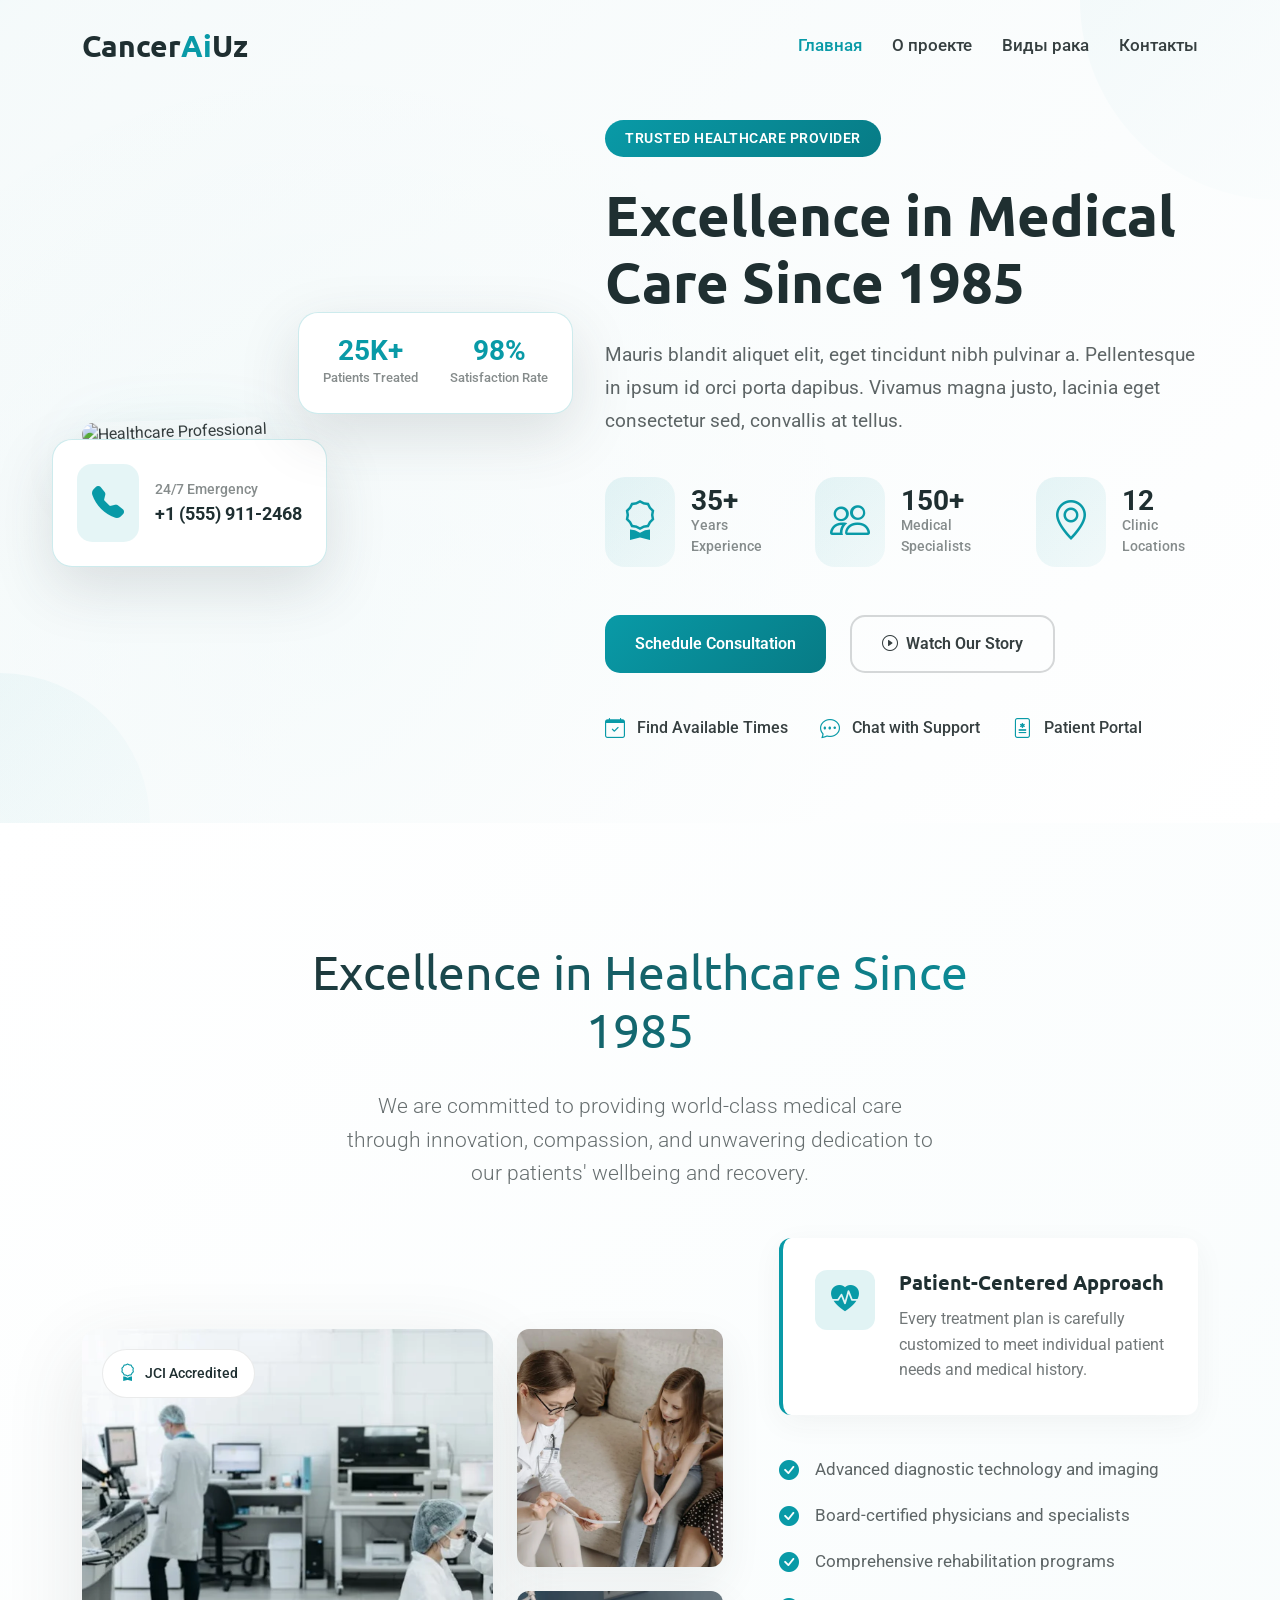
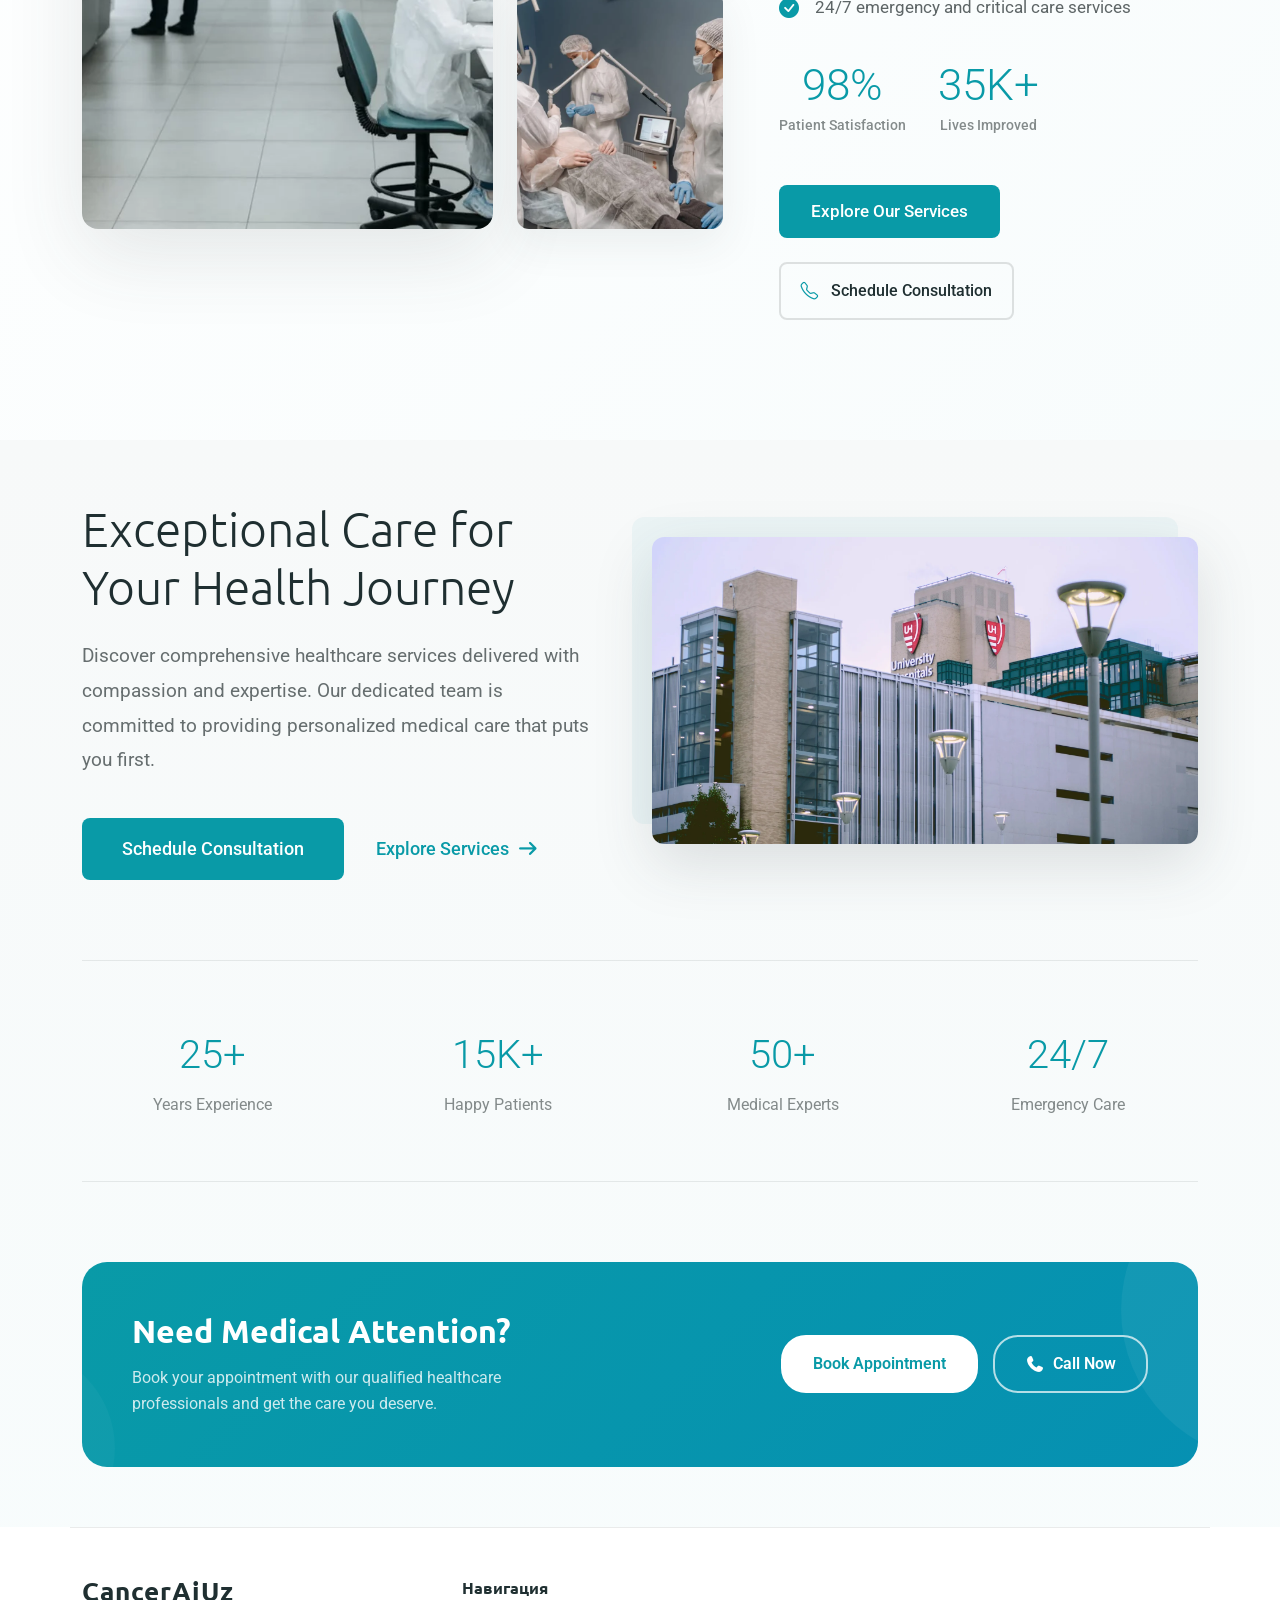
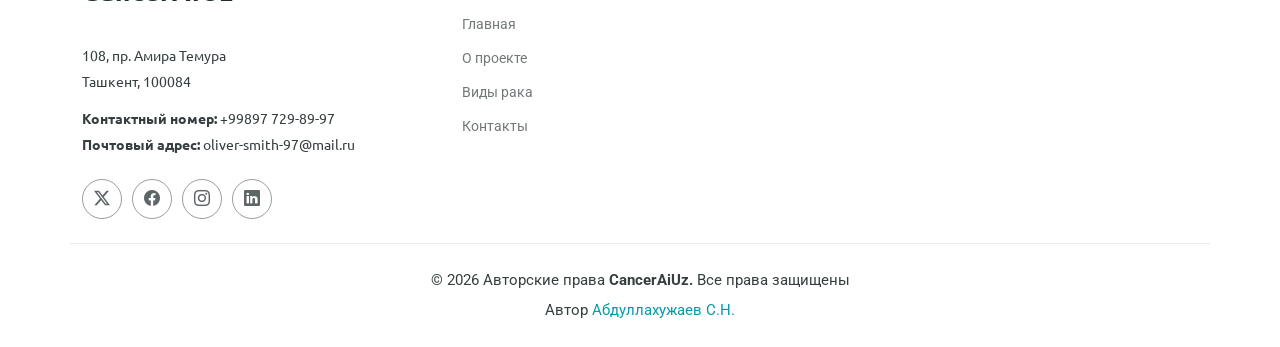
==== pages/index.html @ 2383670b "New project www.cancerai.uz" ====
<!DOCTYPE html>
<html lang="ru">

<head>
  <meta charset="utf-8">
  <meta content="width=device-width, initial-scale=1.0" name="viewport">
  <title>CancerAI — Раннее прогнозирование рака</title>
  <meta name="description" content="">
  <meta name="keywords" content="">

  <!-- Favicons -->
  <link rel="apple-touch-icon" sizes="180x180" href="../assets/favicons/apple-touch-icon.png">
  <link rel="icon" type="image/png" sizes="32x32" href="../assets/favicons/favicon-32x32.png">
  <link rel="icon" type="image/png" sizes="16x16" href="../assets/favicons/favicon-16x16.png">
  <link rel="manifest" href="../assets/favicons/site.webmanifest">

  <!-- Fonts -->
  <link href="https://fonts.googleapis.com" rel="preconnect">
  <link href="https://fonts.gstatic.com" rel="preconnect" crossorigin>
  <link href="https://fonts.googleapis.com/css2?family=Roboto:ital,wght@0,100;0,300;0,400;0,500;0,700;0,900;1,100;1,300;1,400;1,500;1,700;1,900&family=Poppins:ital,wght@0,100;0,200;0,300;0,400;0,500;0,600;0,700;0,800;0,900;1,100;1,200;1,300;1,400;1,500;1,600;1,700;1,800;1,900&family=Ubuntu:ital,wght@0,300;0,400;0,500;0,700;1,300;1,400;1,500;1,700&display=swap" rel="stylesheet">

  <!-- Vendor CSS Files -->
  <link href="../assets/vendor/bootstrap/css/bootstrap.min.css" rel="stylesheet">
  <link href="../assets/vendor/bootstrap-icons/bootstrap-icons.css" rel="stylesheet">
  <link href="../assets/vendor/aos/aos.css" rel="stylesheet">
  <link href="../assets/vendor/glightbox/css/glightbox.min.css" rel="stylesheet">
  <link href="../assets/vendor/fontawesome-free/css/all.min.css" rel="stylesheet">
  <link href="../assets/vendor/swiper/swiper-bundle.min.css" rel="stylesheet">
  
  <!-- header CSS File -->
  <link href="../assets/css/header.css" rel="stylesheet">
  <!-- Main CSS File -->
  <link href="../assets/css/index.css" rel="stylesheet">
  <!-- Footer CSS File -->
  <link href="../assets/css/footer.css" rel="stylesheet">

  <!-- =======================================================
  * Template Name: MediNest
  * Template URL: https://bootstrapmade.com/medinest-bootstrap-hospital-template/
  * Updated: Aug 11 2025 with Bootstrap v5.3.7
  * Author: BootstrapMade.com
  * License: https://bootstrapmade.com/license/
  ======================================================== -->
</head>

<body class="index-page">

  <header id="header" class="header d-flex align-items-center fixed-top">
    <div class="container position-relative d-flex align-items-center justify-content-between">

      <a href="index.html" class="logo d-flex align-items-center me-auto me-xl-0">
        <!-- Uncomment the line below if you also wish to use an image logo -->
        <!-- <img src="assets/img/logo.webp" alt=""> -->
        <h1 class="sitename">Cancer<span>Ai</span>Uz</h1>
      </a>

      <nav id="navmenu" class="navmenu">
        <ul>
          <li><a href="index.html" class="active">Главная</a></li>
          <li><a href="about.html">О проекте</a></li>
          <li><a href="types-of-desiase.html">Виды рака</a></li>  
          <li><a href="contact.html">Контакты</a></li>
        </ul>
        <i class="mobile-nav-toggle d-xl-none bi bi-list"></i>
      </nav>
  
    </div>
  </header>

  <main class="main">

    <!-- Hero Section -->
    <section id="hero" class="hero section">
      <div class="container">
        <div class="row align-items-center">
          <div class="col-lg-5">
            <div class="hero-image" data-aos="fade-right" data-aos-delay="100">
              <img src="../assets/img/health/staff-8.webp" alt="Healthcare Professional" class="img-fluid main-image">
              <div class="floating-card emergency-card" data-aos="fade-up" data-aos-delay="300">
                <div class="card-content">
                  <i class="bi bi-telephone-fill"></i>
                  <div class="text">
                    <span class="label">24/7 Emergency</span>
                    <span class="number">+1 (555) 911-2468</span>
                  </div>
                </div>
              </div>
              <div class="floating-card stats-card" data-aos="fade-up" data-aos-delay="400">
                <div class="stat-item">
                  <span class="number">25K+</span>
                  <span class="label">Patients Treated</span>
                </div>
                <div class="stat-item">
                  <span class="number">98%</span>
                  <span class="label">Satisfaction Rate</span>
                </div>
              </div>
            </div>
          </div>

          <div class="col-lg-7">
            <div class="hero-content" data-aos="fade-left" data-aos-delay="200">
              <div class="badge-container">
                <span class="hero-badge">Trusted Healthcare Provider</span>
              </div>

              <h1 class="hero-title">Excellence in Medical Care Since 1985</h1>
              <p class="hero-description">Mauris blandit aliquet elit, eget tincidunt nibh pulvinar a. Pellentesque in ipsum id orci porta dapibus. Vivamus magna justo, lacinia eget consectetur sed, convallis at tellus.</p>

              <div class="hero-stats">
                <div class="stat-group">
                  <div class="stat">
                    <i class="bi bi-award"></i>
                    <div class="stat-text">
                      <span class="number">35+</span>
                      <span class="label">Years Experience</span>
                    </div>
                  </div>
                  <div class="stat">
                    <i class="bi bi-people"></i>
                    <div class="stat-text">
                      <span class="number">150+</span>
                      <span class="label">Medical Specialists</span>
                    </div>
                  </div>
                  <div class="stat">
                    <i class="bi bi-geo-alt"></i>
                    <div class="stat-text">
                      <span class="number">12</span>
                      <span class="label">Clinic Locations</span>
                    </div>
                  </div>
                </div>
              </div>

              <div class="cta-section">
                <div class="cta-buttons">
                  <a href="#" class="btn btn-primary">Schedule Consultation</a>
                  <a href="https://www.youtube.com/watch?v=Y7f98aduVJ8" class="btn btn-secondary glightbox">
                    <i class="bi bi-play-circle"></i>
                    Watch Our Story
                  </a>
                </div>

                <div class="quick-actions">
                  <a href="#" class="action-link">
                    <i class="bi bi-calendar-check"></i>
                    <span>Find Available Times</span>
                  </a>
                  <a href="#" class="action-link">
                    <i class="bi bi-chat-dots"></i>
                    <span>Chat with Support</span>
                  </a>
                  <a href="#" class="action-link">
                    <i class="bi bi-file-medical"></i>
                    <span>Patient Portal</span>
                  </a>
                </div>
              </div>
            </div>
          </div>
        </div>
      </div>

      <div class="background-elements">
        <div class="bg-shape shape-1"></div>
        <div class="bg-shape shape-2"></div>
        <div class="bg-pattern"></div>
      </div>
    </section><!-- /Hero Section -->

    <!-- Home About Section -->
    <section id="home-about" class="home-about section">

      <div class="container" data-aos="fade-up" data-aos-delay="100">

        <div class="row">
          <div class="col-lg-8 mx-auto text-center mb-5" data-aos="fade-up" data-aos-delay="150">
            <h2 class="section-heading">Excellence in Healthcare Since 1985</h2>
            <p class="lead-description">We are committed to providing world-class medical care through innovation, compassion, and unwavering dedication to our patients' wellbeing and recovery.</p>
          </div>
        </div>

        <div class="row align-items-center gy-5">
          <div class="col-lg-7" data-aos="fade-right" data-aos-delay="200">
            <div class="image-grid">
              <div class="primary-image">
                <img src="../assets/img/health/facilities-6.webp" alt="Modern hospital facility" class="img-fluid">
                <div class="certification-badge">
                  <i class="bi bi-award"></i>
                  <span>JCI Accredited</span>
                </div>
              </div>
              <div class="secondary-images">
                <div class="small-image">
                  <img src="../assets/img/health/consultation-3.webp" alt="Doctor consultation" class="img-fluid">
                </div>
                <div class="small-image">
                  <img src="../assets/img/health/surgery-2.webp" alt="Medical procedure" class="img-fluid">
                </div>
              </div>
            </div>
          </div>

          <div class="col-lg-5" data-aos="fade-left" data-aos-delay="300">
            <div class="content-wrapper">
              <div class="highlight-box">
                <div class="highlight-icon">
                  <i class="bi bi-heart-pulse-fill"></i>
                </div>
                <div class="highlight-content">
                  <h4>Patient-Centered Approach</h4>
                  <p>Every treatment plan is carefully customized to meet individual patient needs and medical history.</p>
                </div>
              </div>

              <div class="feature-list">
                <div class="feature-item">
                  <div class="feature-icon">
                    <i class="bi bi-check-circle-fill"></i>
                  </div>
                  <div class="feature-text">Advanced diagnostic technology and imaging</div>
                </div>
                <div class="feature-item">
                  <div class="feature-icon">
                    <i class="bi bi-check-circle-fill"></i>
                  </div>
                  <div class="feature-text">Board-certified physicians and specialists</div>
                </div>
                <div class="feature-item">
                  <div class="feature-icon">
                    <i class="bi bi-check-circle-fill"></i>
                  </div>
                  <div class="feature-text">Comprehensive rehabilitation programs</div>
                </div>
                <div class="feature-item">
                  <div class="feature-icon">
                    <i class="bi bi-check-circle-fill"></i>
                  </div>
                  <div class="feature-text">24/7 emergency and critical care services</div>
                </div>
              </div>

              <div class="metrics-row">
                <div class="metric-box">
                  <div class="metric-number">
                    <span class="purecounter" data-purecounter-start="0" data-purecounter-end="98" data-purecounter-duration="0">98</span>%
                  </div>
                  <div class="metric-label">Patient Satisfaction</div>
                </div>
                <div class="metric-box">
                  <div class="metric-number">
                    <span class="purecounter" data-purecounter-start="0" data-purecounter-end="35" data-purecounter-duration="0">35</span>K+
                  </div>
                  <div class="metric-label">Lives Improved</div>
                </div>
              </div>

              <div class="action-buttons">
                <a href="about.html" class="btn-explore">Explore Our Services</a>
                <a href="contact.html" class="btn-contact">
                  <i class="bi bi-telephone"></i>
                  Schedule Consultation
                </a>
              </div>
            </div>
          </div>
        </div>

      </div>

    </section><!-- /Home About Section -->




    <!-- Call To Action Section -->
    <section id="call-to-action" class="call-to-action section light-background">

      <div class="container" data-aos="fade-up" data-aos-delay="100">

        <div class="hero-content" data-aos="fade-up" data-aos-delay="200">
          <div class="row align-items-center">
            <div class="col-lg-6">
              <div class="content-wrapper">
                <h2>Exceptional Care for Your Health Journey</h2>
                <p>Discover comprehensive healthcare services delivered with compassion and expertise. Our dedicated team is committed to providing personalized medical care that puts you first.</p>

                <div class="action-buttons">
                  <a href="appointment.html" class="primary-btn">Schedule Consultation</a>
                  <a href="services.html" class="secondary-link">
                    <span>Explore Services</span>
                    <i class="fas fa-arrow-right"></i>
                  </a>
                </div>
              </div>
            </div>
            <div class="col-lg-6">
              <div class="hero-image" data-aos="zoom-in" data-aos-delay="300">
                <img src="../assets/img/health/showcase-2.webp" alt="Healthcare Excellence" class="img-fluid">
              </div>
            </div>
          </div>
        </div>

        <div class="stats-section" data-aos="fade-up" data-aos-delay="400">
          <div class="row">
            <div class="col-lg-3 col-md-6">
              <div class="stat-item">
                <div class="stat-number">25+</div>
                <div class="stat-label">Years Experience</div>
              </div>
            </div>
            <div class="col-lg-3 col-md-6">
              <div class="stat-item">
                <div class="stat-number">15K+</div>
                <div class="stat-label">Happy Patients</div>
              </div>
            </div>
            <div class="col-lg-3 col-md-6">
              <div class="stat-item">
                <div class="stat-number">50+</div>
                <div class="stat-label">Medical Experts</div>
              </div>
            </div>
            <div class="col-lg-3 col-md-6">
              <div class="stat-item">
                <div class="stat-number">24/7</div>
                <div class="stat-label">Emergency Care</div>
              </div>
            </div>
          </div>
        </div>

        <div class="appointment-banner" data-aos="fade-up" data-aos-delay="900">
          <div class="banner-content">
            <div class="banner-text">
              <h3>Need Medical Attention?</h3>
              <p>Book your appointment with our qualified healthcare professionals and get the care you deserve.</p>
            </div>
            <div class="banner-actions">
              <a href="appointment.html" class="btn-primary">Book Appointment</a>
              <a href="tel:+15551234567" class="btn-secondary">
                <i class="fas fa-phone"></i>
                Call Now
              </a>
            </div>
          </div>
        </div>

      </div>

    </section><!-- /Call To Action Section -->

  </main>

  <footer id="footer" class="footer position-relative">

    <div class="container footer-top">
      <div class="row gy-4">
        <div class="col-lg-4 col-md-6 footer-about">
          <a href="index.html" class="logo d-flex align-items-center">
            <span class="sitename">CancerAiUz</span>
          </a>
          <div class="footer-contact pt-3">
            <p>108, пр. Амира Темура</p>
            <p>Ташкент, 100084</p>
            <p class="mt-3"><strong>Контактный номер:</strong> <span>+99897 729-89-97</span></p>
            <p><strong>Почтовый адрес:</strong> <span>oliver-smith-97@mail.ru</span></p>
          </div>
          <div class="social-links d-flex mt-4">
            <a href=""><i class="bi bi-twitter-x"></i></a>
            <a href=""><i class="bi bi-facebook"></i></a>
            <a href=""><i class="bi bi-instagram"></i></a>
            <a href=""><i class="bi bi-linkedin"></i></a>
          </div>
        </div>

        <div class="col-lg-2 col-md-3 footer-links">
          <h4>Навигация</h4>
          <ul>
            <li><a href="index.html">Главная</a></li>
            <li><a href="about.html">О проекте</a></li>
            <li><a href="types-of-desiase.html">Виды рака</a></li>
            <li><a href="contact.html">Контакты</a></li>
          </ul>
        </div>

      </div>
    </div>

    <div class="container copyright text-center mt-4">
      <p>© 2026 <span>Авторские права</span> <strong>CancerAiUz.</strong>&nbsp;<span>Все права защищены</span></p>
      <div class="credits">
        <!-- All the links in the footer should remain intact. -->
        <!-- You can delete the links only if you've purchased the pro version. -->
        <!-- Licensing information: https://bootstrapmade.com/license/ -->
        <!-- Purchase the pro version with working PHP/AJAX contact form: [buy-url] -->
        Автор <a href="https://t.me/saidislombek15/" target="_blank">Абдуллахужаев С.Н.</a>
      </div>
    </div>

  </footer>

  <!-- Scroll Top -->
  <a href="#" id="scroll-top" class="scroll-top d-flex align-items-center justify-content-center"><i class="bi bi-arrow-up-short"></i></a>

  <!-- Preloader -->
  <div id="preloader"></div>

  <!-- Vendor JS Files -->
  <script src="../assets/vendor/bootstrap/js/bootstrap.bundle.min.js"></script>
  <script src="../assets/vendor/php-email-form/validate.js"></script>
  <script src="../assets/vendor/aos/aos.js"></script>
  <script src="../assets/vendor/glightbox/js/glightbox.min.js"></script>
  <script src="../assets/vendor/purecounter/purecounter_vanilla.js"></script>
  <script src="../assets/vendor/imagesloaded/imagesloaded.pkgd.min.js"></script>
  <script src="../assets/vendor/isotope-layout/isotope.pkgd.min.js"></script>
  <script src="../assets/vendor/swiper/swiper-bundle.min.js"></script>

  <!-- Main JS File -->
  <script src="../assets/js/main.js"></script>

</body>
</html>
---- assets/css/header.css ----
@charset "UTF-8";

/* Fonts */
:root {
  --default-font: "Roboto",  system-ui, -apple-system, "Segoe UI", Roboto, "Helvetica Neue", Arial, "Noto Sans", "Liberation Sans", sans-serif, "Apple Color Emoji", "Segoe UI Emoji", "Segoe UI Symbol", "Noto Color Emoji";
  --heading-font: "Ubuntu",  sans-serif;
  --nav-font: "Roboto",  sans-serif;
}

/* Global Colors - The following color variables are used throughout the website. Updating them here will change the color scheme of the entire website */
:root { 
  --background-color: #ffffff; /* Background color for the entire website, including individual sections */
  --default-color: #363f40; /* Default color used for the majority of the text content across the entire website */
  --heading-color: #1f2f31; /* Color for headings, subheadings and title throughout the website */
  --accent-color: #099aa7; 
  /* Accent color that represents your brand on the website. It's used for buttons, links, and other elements that need to stand out */
  /* --accent-color: #ffc0cb;  */
  /* Accent color that represents your brand on the website. It's used for buttons, links, and other elements that need to stand out */
  --surface-color: #ffffff; /* The surface color is used as a background of boxed elements within sections, such as cards, icon boxes, or other elements that require a visual separation from the global background. */
  --contrast-color: #ffffff; /* Contrast color for text, ensuring readability against backgrounds of accent, heading, or default colors. */
}

/* Nav Menu Colors - The following color variables are used specifically for the navigation menu. They are separate from the global colors to allow for more customization options */
:root {
  --nav-color: #363f40;  /* The default color of the main navmenu links */
  --nav-hover-color: #099aa7; 
  /* Applied to main navmenu links when they are hovered over or active */
  /* --nav-hover-color: #ffc0cb;  */
  --nav-mobile-background-color: #ffffff; /* Used as the background color for mobile navigation menu */
  --nav-dropdown-background-color: #ffffff; /* Used as the background color for dropdown items that appear when hovering over primary navigation items */
  --nav-dropdown-color: #363f40; /* Used for navigation links of the dropdown items in the navigation menu. */
  --nav-dropdown-hover-color: #099aa7; /* Similar to --nav-hover-color, this color is applied to dropdown navigation links when they are hovered over. */
}

/* Color Presets - These classes override global colors when applied to any section or element, providing reuse of the sam color scheme. */

.light-background {
  --background-color: #f7f9f9;
  --surface-color: #ffffff;
}

.dark-background {
  --background-color: #021418;
  --default-color: #ffffff;
  --heading-color: #ffffff;
  --surface-color: #11262a;
  --contrast-color: #ffffff;
}

/* Smooth scroll */
:root {
  scroll-behavior: smooth;
}

/*--------------------------------------------------------------
# General Styling & Shared Classes
--------------------------------------------------------------*/
body {
  color: var(--default-color);
  background-color: var(--background-color);
  font-family: var(--default-font);
}

a {
  color: var(--accent-color);
  text-decoration: none;
  transition: 0.3s;
}

a:hover {
  color: color-mix(in srgb, var(--accent-color), transparent 25%);
  text-decoration: none;
}

h1,
h2,
h3,
h4,
h5,
h6 {
  color: var(--heading-color);
  font-family: var(--heading-font);
}

/* PHP Email Form Messages
------------------------------*/
.php-email-form .error-message {
  display: none;
  background: #df1529;
  color: #ffffff;
  text-align: left;
  padding: 15px;
  margin-bottom: 24px;
  font-weight: 600;
}

.php-email-form .sent-message {
  display: none;
  color: #ffffff;
  background: #059652;
  text-align: center;
  padding: 15px;
  margin-bottom: 24px;
  font-weight: 600;
}

.php-email-form .loading {
  display: none;
  background: var(--surface-color);
  text-align: center;
  padding: 15px;
  margin-bottom: 24px;
}

.php-email-form .loading:before {
  content: "";
  display: inline-block;
  border-radius: 50%;
  width: 24px;
  height: 24px;
  margin: 0 10px -6px 0;
  border: 3px solid var(--accent-color);
  border-top-color: var(--surface-color);
  animation: php-email-form-loading 1s linear infinite;
}

@keyframes php-email-form-loading {
  0% {
    transform: rotate(0deg);
  }

  100% {
    transform: rotate(360deg);
  }
}

/*--------------------------------------------------------------
# Global Header
--------------------------------------------------------------*/
.header {
  --background-color: rgba(255, 255, 255, 0);
  color: var(--default-color);
  background-color: var(--background-color);
  padding: 15px 0;
  transition: all 0.5s;
  z-index: 997;
}

.header .logo {
  line-height: 1;
}

.header .logo img {
  max-height: 36px;
  margin-right: 8px;
}

.header .logo h1 {
  font-size: 30px;
  margin: 0;
  font-weight: 700;
  color: var(--heading-color);
}

.header .logo h1 span {
  color: var(--accent-color);
}

.header .btn-getstarted,
.header .btn-getstarted:focus {
  color: var(--contrast-color);
  background: var(--accent-color);
  font-size: 14px;
  padding: 8px 26px;
  margin: 0;
  border-radius: 4px;
  transition: 0.3s;
}

.header .btn-getstarted:hover,
.header .btn-getstarted:focus:hover {
  color: var(--contrast-color);
  background: color-mix(in srgb, var(--accent-color), transparent 15%);
}

@media (max-width: 1200px) {
  .header .logo {
    order: 1;
  }

  .header .btn-getstarted {
    order: 2;
    margin: 0 15px 0 0;
    padding: 6px 20px;
  }

  .header .navmenu {
    order: 3;
  }
}

.scrolled .header {
  box-shadow: 0px 0 18px rgba(0, 0, 0, 0.1);
}

/* Global Header on Scroll
------------------------------*/
.scrolled .header {
  --background-color: #ffffff;
}

/*--------------------------------------------------------------
# Navigation Menu
--------------------------------------------------------------*/
/* Navmenu - Desktop */
@media (min-width: 1200px) {
  .navmenu {
    padding: 0;
  }

  .navmenu ul {
    margin: 0;
    padding: 0;
    display: flex;
    list-style: none;
    align-items: center;
  }

  .navmenu li {
    position: relative;
  }

  .navmenu a,
  .navmenu a:focus {
    color: var(--nav-color);
    padding: 18px 15px;
    font-size: 17px;
    font-family: var(--nav-font);
    font-weight: 500;
    display: flex;
    align-items: center;
    justify-content: space-between;
    white-space: nowrap;
    transition: 0.3s;
  }

  .navmenu a i,
  .navmenu a:focus i {
    font-size: 12px;
    line-height: 0;
    margin-left: 5px;
    transition: 0.3s;
  }

  .navmenu li:last-child a {
    padding-right: 0;
  }

  .navmenu li:hover>a,
  .navmenu .active,
  .navmenu .active:focus {
    color: var(--nav-hover-color);
  }

  .navmenu .dropdown ul {
    margin: 0;
    padding: 10px 0;
    background: var(--nav-dropdown-background-color);
    display: block;
    position: absolute;
    visibility: hidden;
    left: 14px;
    top: 130%;
    opacity: 0;
    transition: 0.3s;
    border-radius: 4px;
    z-index: 99;
    box-shadow: 0px 0px 30px rgba(0, 0, 0, 0.1);
  }

  .navmenu .dropdown ul li {
    min-width: 200px;
  }

  .navmenu .dropdown ul a {
    padding: 10px 20px;
    font-size: 15px;
    text-transform: none;
    color: var(--nav-dropdown-color);
  }

  .navmenu .dropdown ul a i {
    font-size: 12px;
  }

  .navmenu .dropdown ul a:hover,
  .navmenu .dropdown ul .active:hover,
  .navmenu .dropdown ul li:hover>a {
    color: var(--nav-dropdown-hover-color);
  }

  .navmenu .dropdown:hover>ul {
    opacity: 1;
    top: 100%;
    visibility: visible;
  }

  .navmenu .dropdown .dropdown ul {
    top: 0;
    left: -90%;
    visibility: hidden;
  }

  .navmenu .dropdown .dropdown:hover>ul {
    opacity: 1;
    top: 0;
    left: -100%;
    visibility: visible;
  }
}

/* Navmenu - Mobile */
@media (max-width: 1199px) {
  .mobile-nav-toggle {
    color: var(--nav-color);
    font-size: 28px;
    line-height: 0;
    margin-right: 10px;
    cursor: pointer;
    transition: color 0.3s;
  }

  .navmenu {
    padding: 0;
    z-index: 9997;
  }

  .navmenu ul {
    display: none;
    list-style: none;
    position: absolute;
    inset: 60px 20px 20px 20px;
    padding: 10px 0;
    margin: 0;
    border-radius: 6px;
    background-color: var(--nav-mobile-background-color);
    overflow-y: auto;
    transition: 0.3s;
    z-index: 9998;
    box-shadow: 0px 0px 30px rgba(0, 0, 0, 0.1);
  }

  .navmenu a,
  .navmenu a:focus {
    color: var(--nav-dropdown-color);
    padding: 10px 20px;
    font-family: var(--nav-font);
    font-size: 17px;
    font-weight: 500;
    display: flex;
    align-items: center;
    justify-content: space-between;
    white-space: nowrap;
    transition: 0.3s;
  }

  .navmenu a i,
  .navmenu a:focus i {
    font-size: 12px;
    line-height: 0;
    margin-left: 5px;
    width: 30px;
    height: 30px;
    display: flex;
    align-items: center;
    justify-content: center;
    border-radius: 50%;
    transition: 0.3s;
    background-color: color-mix(in srgb, var(--accent-color), transparent 90%);
  }

  .navmenu a i:hover,
  .navmenu a:focus i:hover {
    background-color: var(--accent-color);
    color: var(--contrast-color);
  }

  .navmenu a:hover,
  .navmenu .active,
  .navmenu .active:focus {
    color: var(--nav-dropdown-hover-color);
  }

  .navmenu .active i,
  .navmenu .active:focus i {
    background-color: var(--accent-color);
    color: var(--contrast-color);
    transform: rotate(180deg);
  }

  .navmenu .dropdown ul {
    position: static;
    display: none;
    z-index: 99;
    padding: 10px 0;
    margin: 10px 20px;
    background-color: var(--nav-dropdown-background-color);
    border: 1px solid color-mix(in srgb, var(--default-color), transparent 90%);
    box-shadow: none;
    transition: all 0.5s ease-in-out;
  }

  .navmenu .dropdown ul ul {
    background-color: rgba(33, 37, 41, 0.1);
  }

  .navmenu .dropdown>.dropdown-active {
    display: block;
    background-color: rgba(33, 37, 41, 0.03);
  }

  .mobile-nav-active {
    overflow: hidden;
  }

  .mobile-nav-active .mobile-nav-toggle {
    color: #fff;
    position: absolute;
    font-size: 32px;
    top: 15px;
    right: 15px;
    margin-right: 0;
    z-index: 9999;
  }

  .mobile-nav-active .navmenu {
    position: fixed;
    overflow: hidden;
    inset: 0;
    background: rgba(33, 37, 41, 0.8);
    transition: 0.3s;
  }

  .mobile-nav-active .navmenu>ul {
    display: block;
  }
}

/*--------------------------------------------------------------
# Preloader
--------------------------------------------------------------*/
#preloader {
  position: fixed;
  inset: 0;
  z-index: 9999;
  overflow: hidden;
  background-color: var(--background-color);
  transition: all 0.6s ease-out;
  width: 100%;
  height: 100vh;
}

#preloader:before,
#preloader:after {
  content: "";
  position: absolute;
  border: 4px solid var(--accent-color);
  border-radius: 50%;
  animation: animate-preloader 2s cubic-bezier(0, 0.2, 0.8, 1) infinite;
}

#preloader:after {
  animation-delay: -0.5s;
}

@keyframes animate-preloader {
  0% {
    width: 10px;
    height: 10px;
    top: calc(50% - 5px);
    left: calc(50% - 5px);
    opacity: 1;
  }

  100% {
    width: 72px;
    height: 72px;
    top: calc(50% - 36px);
    left: calc(50% - 36px);
    opacity: 0;
  }
}

/*--------------------------------------------------------------
# Scroll Top Button
--------------------------------------------------------------*/
.scroll-top {
  position: fixed;
  visibility: hidden;
  opacity: 0;
  right: 15px;
  bottom: -15px;
  z-index: 99999;
  background-color: var(--accent-color);
  width: 44px;
  height: 44px;
  border-radius: 50px;
  transition: all 0.4s;
}

.scroll-top i {
  font-size: 24px;
  color: var(--contrast-color);
  line-height: 0;
}

.scroll-top:hover {
  background-color: color-mix(in srgb, var(--accent-color), transparent 20%);
  color: var(--contrast-color);
}

.scroll-top.active {
  visibility: visible;
  opacity: 1;
  bottom: 15px;
}

/*--------------------------------------------------------------
# Disable aos animation delay on mobile devices
--------------------------------------------------------------*/
@media screen and (max-width: 768px) {
  [data-aos-delay] {
    transition-delay: 0 !important;
  }
}

/*--------------------------------------------------------------
# Global Page Titles & Breadcrumbs
--------------------------------------------------------------*/
.page-title {
  color: var(--default-color);
  background-color: var(--background-color);
  position: relative;
  padding-top: 100px;
}

.page-title .heading {
  padding: 80px 0;
}

.page-title .heading h1 {
  font-size: 38px;
  font-weight: 500;
}

.page-title nav {
  background-color: color-mix(in srgb, var(--default-color), transparent 96%);
  padding: 20px 0;
}

.page-title nav ol {
  display: flex;
  flex-wrap: wrap;
  list-style: none;
  padding: 0;
  margin: 0;
  font-size: 16px;
  font-weight: 400;
}

.page-title nav ol li+li {
  padding-left: 10px;
}

.page-title nav ol li+li::before {
  content: "/";
  display: inline-block;
  padding-right: 10px;
  color: color-mix(in srgb, var(--default-color), transparent 70%);
}

/*--------------------------------------------------------------
# Global Sections
--------------------------------------------------------------*/
section,
.section {
  color: var(--default-color);
  background-color: var(--background-color);
  padding: 60px 0;
  scroll-margin-top: 90px;
  overflow: clip;
}

@media (max-width: 1199px) {

  section,
  .section {
    scroll-margin-top: 66px;
  }
}

/*--------------------------------------------------------------
# Global Section Titles
--------------------------------------------------------------*/
.section-title {
  text-align: center;
  padding-bottom: 60px;
  position: relative;
}

.section-title h2 {
  font-size: 32px;
  font-weight: 500;
  margin-bottom: 20px;
  padding-bottom: 20px;
  position: relative;
}

.section-title h2:before {
  content: "";
  position: absolute;
  display: block;
  width: 160px;
  height: 1px;
  background: color-mix(in srgb, var(--default-color), transparent 60%);
  left: 0;
  right: 0;
  bottom: 1px;
  margin: auto;
}

.section-title h2::after {
  content: "";
  position: absolute;
  display: block;
  width: 60px;
  height: 3px;
  background: var(--accent-color);
  left: 0;
  right: 0;
  bottom: 0;
  margin: auto;
}

.section-title p {
  margin-bottom: 0;
}
---- assets/css/index.css ----
/* --------------------------------------------------------------
   Hero Section (из шаблона, без других страниц)
-------------------------------------------------------------- */
/*--------------------------------------------------------------
# Hero Section
--------------------------------------------------------------*/
.hero {
  padding-top: 120px;
  position: relative;
  background: linear-gradient(135deg, color-mix(in srgb, var(--accent-color), transparent 95%) 0%, color-mix(in srgb, var(--surface-color), transparent 0%) 100%);
  overflow: hidden;
  padding-bottom: 80px;
  min-height: 80vh;
  display: flex;
  align-items: center;
}

.hero .hero-image {
  position: relative;
}

.hero .hero-image .main-image {
  border-radius: 30px;
  box-shadow: 0 30px 80px color-mix(in srgb, var(--accent-color), transparent 80%);
  transform: rotate(-2deg);
  transition: all 0.3s ease;
}

.hero .hero-image .main-image:hover {
  transform: rotate(0deg) scale(1.02);
}

.hero .hero-image .floating-card {
  position: absolute;
  background-color: var(--surface-color);
  border-radius: 20px;
  padding: 1.5rem;
  box-shadow: 0 20px 60px color-mix(in srgb, var(--default-color), transparent 85%);
  backdrop-filter: blur(20px);
  border: 1px solid color-mix(in srgb, var(--accent-color), transparent 80%);
}

.hero .hero-image .floating-card.emergency-card {
  top: 20px;
  left: -30px;
  z-index: 3;
}

.hero .hero-image .floating-card.emergency-card .card-content {
  display: flex;
  align-items: center;
  gap: 1rem;
}

.hero .hero-image .floating-card.emergency-card .card-content i {
  font-size: 2rem;
  color: var(--accent-color);
  padding: 15px;
  background-color: color-mix(in srgb, var(--accent-color), transparent 90%);
  border-radius: 15px;
}

.hero .hero-image .floating-card.emergency-card .card-content .text {
  display: flex;
  flex-direction: column;
}

.hero .hero-image .floating-card.emergency-card .card-content .text .label {
  font-size: 0.875rem;
  color: color-mix(in srgb, var(--default-color), transparent 40%);
  font-weight: 500;
}

.hero .hero-image .floating-card.emergency-card .card-content .text .number {
  font-size: 1.125rem;
  font-weight: 700;
  color: var(--heading-color);
}

.hero .hero-image .floating-card.stats-card {
  bottom: 30px;
  right: -40px;
  z-index: 3;
  display: flex;
  gap: 2rem;
}

.hero .hero-image .floating-card.stats-card .stat-item {
  text-align: center;
}

.hero .hero-image .floating-card.stats-card .stat-item .number {
  display: block;
  font-size: 1.75rem;
  font-weight: 700;
  color: var(--accent-color);
  line-height: 1;
}

.hero .hero-image .floating-card.stats-card .stat-item .label {
  font-size: 0.8rem;
  color: color-mix(in srgb, var(--default-color), transparent 40%);
  font-weight: 500;
}

@media (max-width: 992px) {
  .hero .hero-image {
    margin-bottom: 3rem;
  }

  .hero .hero-image .floating-card {
    position: static;
    margin: 1rem 0;
    transform: none;
  }

  .hero .hero-image .floating-card.stats-card {
    justify-content: center;
  }
}

.hero .hero-content {
  padding-left: 3rem;
}

@media (max-width: 992px) {
  .hero .hero-content {
    padding-left: 0;
  }
}

.hero .hero-content .badge-container {
  margin-bottom: 1.5rem;
}

.hero .hero-content .badge-container .hero-badge {
  display: inline-block;
  background: linear-gradient(135deg, var(--accent-color), color-mix(in srgb, var(--accent-color), black 20%));
  color: var(--contrast-color);
  padding: 8px 20px;
  border-radius: 25px;
  font-size: 0.875rem;
  font-weight: 600;
  text-transform: uppercase;
  letter-spacing: 0.5px;
}

.hero .hero-content .hero-title {
  font-size: 3.5rem;
  font-weight: 800;
  line-height: 1.2;
  margin-bottom: 1.5rem;
  color: var(--heading-color);
}

@media (max-width: 992px) {
  .hero .hero-content .hero-title {
    font-size: 2.8rem;
  }
}

@media (max-width: 768px) {
  .hero .hero-content .hero-title {
    font-size: 2.2rem;
  }
}

.hero .hero-content .hero-description {
  font-size: 1.2rem;
  line-height: 1.7;
  color: color-mix(in srgb, var(--default-color), transparent 20%);
  margin-bottom: 2.5rem;
}

@media (max-width: 768px) {
  .hero .hero-content .hero-description {
    font-size: 1.1rem;
  }
}

.hero .hero-stats {
  margin-bottom: 3rem;
}

.hero .hero-stats .stat-group {
  display: flex;
  gap: 2.5rem;
}

@media (max-width: 768px) {
  .hero .hero-stats .stat-group {
    flex-direction: column;
    gap: 1.5rem;
  }
}

.hero .hero-stats .stat-group .stat {
  display: flex;
  align-items: center;
  gap: 1rem;
}

.hero .hero-stats .stat-group .stat i {
  font-size: 2.5rem;
  color: var(--accent-color);
  padding: 15px;
  background: linear-gradient(135deg, color-mix(in srgb, var(--accent-color), transparent 90%) 0%, color-mix(in srgb, var(--accent-color), transparent 95%) 100%);
  border-radius: 20px;
}

.hero .hero-stats .stat-group .stat .stat-text {
  display: flex;
  flex-direction: column;
}

.hero .hero-stats .stat-group .stat .stat-text .number {
  font-size: 1.75rem;
  font-weight: 700;
  color: var(--heading-color);
  line-height: 1;
}

.hero .hero-stats .stat-group .stat .stat-text .label {
  font-size: 0.9rem;
  color: color-mix(in srgb, var(--default-color), transparent 40%);
  font-weight: 500;
}

.hero .cta-section .cta-buttons {
  display: flex;
  gap: 1.5rem;
  margin-bottom: 2.5rem;
}

@media (max-width: 576px) {
  .hero .cta-section .cta-buttons {
    flex-direction: column;
  }
}

.hero .cta-section .cta-buttons .btn {
  padding: 15px 30px;
  font-size: 1rem;
  font-weight: 600;
  border-radius: 15px;
  transition: all 0.3s ease;
  text-decoration: none;
  display: inline-flex;
  align-items: center;
  gap: 0.5rem;
}

.hero .cta-section .cta-buttons .btn.btn-primary {
  background: linear-gradient(135deg, var(--accent-color), color-mix(in srgb, var(--accent-color), black 20%));
  border: none;
  color: var(--contrast-color);
}

.hero .cta-section .cta-buttons .btn.btn-primary:hover {
  transform: translateY(-3px);
  box-shadow: 0 15px 40px color-mix(in srgb, var(--accent-color), transparent 60%);
}

.hero .cta-section .cta-buttons .btn.btn-secondary {
  background-color: transparent;
  border: 2px solid color-mix(in srgb, var(--default-color), transparent 80%);
  color: var(--default-color);
}

.hero .cta-section .cta-buttons .btn.btn-secondary:hover {
  background-color: var(--accent-color);
  border-color: var(--accent-color);
  color: var(--contrast-color);
}

.hero .cta-section .quick-actions {
  display: flex;
  gap: 2rem;
}

@media (max-width: 768px) {
  .hero .cta-section .quick-actions {
    flex-direction: column;
    gap: 1rem;
  }
}

.hero .cta-section .quick-actions .action-link {
  display: flex;
  align-items: center;
  gap: 0.75rem;
  color: var(--default-color);
  text-decoration: none;
  transition: all 0.3s ease;
  font-weight: 500;
}

.hero .cta-section .quick-actions .action-link i {
  font-size: 1.25rem;
  color: var(--accent-color);
}

.hero .cta-section .quick-actions .action-link:hover {
  color: var(--accent-color);
  transform: translateX(5px);
}

.hero .background-elements {
  position: absolute;
  top: 0;
  left: 0;
  width: 100%;
  height: 100%;
  pointer-events: none;
  z-index: -1;
}

.hero .background-elements .bg-shape {
  position: absolute;
  border-radius: 50%;
  background: linear-gradient(135deg, color-mix(in srgb, var(--accent-color), transparent 92%) 0%, color-mix(in srgb, var(--accent-color), transparent 98%) 100%);
}

.hero .background-elements .bg-shape.shape-1 {
  width: 400px;
  height: 400px;
  top: -200px;
  right: -200px;
}

.hero .background-elements .bg-shape.shape-2 {
  width: 300px;
  height: 300px;
  bottom: -150px;
  left: -150px;
}

.hero .background-elements .bg-pattern {
  position: absolute;
  top: 0;
  left: 0;
  width: 100%;
  height: 100%;
  background-image: radial-gradient(circle at 25% 75%, color-mix(in srgb, var(--accent-color), transparent 97%) 0%, transparent 50%);
}

@media (max-width: 992px) {
  .hero {
    padding: 60px 0;
  }

  .hero .hero-content {
    text-align: center;
  }

  .hero .hero-stats .stat-group {
    justify-content: center;
  }

  .hero .cta-section .quick-actions {
    justify-content: center;
  }
}

/*--------------------------------------------------------------
# Home About Section
--------------------------------------------------------------*/
.home-about {
  padding: 120px 0;
  background: linear-gradient(135deg, var(--background-color) 0%, color-mix(in srgb, var(--surface-color), var(--accent-color) 3%) 100%);
}

.home-about .section-heading {
  font-size: 3rem;
  font-weight: 400;
  line-height: 1.2;
  margin-bottom: 2rem;
  background: linear-gradient(135deg, var(--heading-color), var(--accent-color));
  background-clip: text;
  -webkit-background-clip: text;
  color: transparent;
}

@media (max-width: 768px) {
  .home-about .section-heading {
    font-size: 2.25rem;
  }
}

.home-about .lead-description {
  font-size: 1.3rem;
  font-weight: 300;
  line-height: 1.6;
  color: color-mix(in srgb, var(--default-color), transparent 25%);
  max-width: 600px;
  margin: 0 auto;
}

.home-about .image-grid {
  position: relative;
  display: grid;
  grid-template-columns: 2fr 1fr;
  gap: 1.5rem;
  height: 500px;
}

@media (max-width: 768px) {
  .home-about .image-grid {
    grid-template-columns: 1fr;
    height: auto;
    gap: 1rem;
  }
}

.home-about .image-grid .primary-image {
  position: relative;
  border-radius: 16px;
  overflow: hidden;
  box-shadow: 0 25px 80px color-mix(in srgb, var(--default-color), transparent 88%);
}

.home-about .image-grid .primary-image img {
  width: 100%;
  height: 100%;
  object-fit: cover;
  transition: transform 0.4s ease;
}

.home-about .image-grid .primary-image:hover img {
  transform: scale(1.08);
}

.home-about .image-grid .primary-image .certification-badge {
  position: absolute;
  top: 20px;
  left: 20px;
  background: var(--surface-color);
  padding: 10px 16px;
  border-radius: 25px;
  display: flex;
  align-items: center;
  gap: 8px;
  backdrop-filter: blur(10px);
  border: 1px solid color-mix(in srgb, var(--default-color), transparent 90%);
}

.home-about .image-grid .primary-image .certification-badge i {
  color: var(--accent-color);
  font-size: 1.1rem;
}

.home-about .image-grid .primary-image .certification-badge span {
  font-size: 0.875rem;
  font-weight: 500;
  color: var(--heading-color);
}

.home-about .image-grid .secondary-images {
  display: flex;
  flex-direction: column;
  gap: 1.5rem;
}

@media (max-width: 768px) {
  .home-about .image-grid .secondary-images {
    flex-direction: row;
    height: 180px;
  }
}

.home-about .image-grid .secondary-images .small-image {
  border-radius: 12px;
  overflow: hidden;
  flex: 1;
  box-shadow: 0 15px 40px color-mix(in srgb, var(--default-color), transparent 92%);
}

.home-about .image-grid .secondary-images .small-image img {
  width: 100%;
  height: 100%;
  object-fit: cover;
  transition: transform 0.3s ease;
}

.home-about .image-grid .secondary-images .small-image:hover img {
  transform: scale(1.1);
}

.home-about .content-wrapper {
  padding-left: 2rem;
}

@media (max-width: 992px) {
  .home-about .content-wrapper {
    padding-left: 0;
    text-align: center;
  }
}

.home-about .content-wrapper .highlight-box {
  background: var(--surface-color);
  padding: 2rem;
  border-radius: 12px;
  display: flex;
  align-items: flex-start;
  gap: 1.5rem;
  margin-bottom: 2.5rem;
  border-left: 4px solid var(--accent-color);
  box-shadow: 0 8px 30px color-mix(in srgb, var(--default-color), transparent 95%);
}

@media (max-width: 992px) {
  .home-about .content-wrapper .highlight-box {
    text-align: left;
  }
}

.home-about .content-wrapper .highlight-box .highlight-icon {
  background: color-mix(in srgb, var(--accent-color), transparent 88%);
  width: 60px;
  height: 60px;
  border-radius: 12px;
  display: flex;
  align-items: center;
  justify-content: center;
  flex-shrink: 0;
}

.home-about .content-wrapper .highlight-box .highlight-icon i {
  color: var(--accent-color);
  font-size: 1.75rem;
}

.home-about .content-wrapper .highlight-box .highlight-content h4 {
  font-size: 1.25rem;
  font-weight: 600;
  margin-bottom: 0.75rem;
  color: var(--heading-color);
}

.home-about .content-wrapper .highlight-box .highlight-content p {
  font-size: 1rem;
  line-height: 1.6;
  color: color-mix(in srgb, var(--default-color), transparent 30%);
  margin: 0;
}

.home-about .content-wrapper .feature-list {
  margin-bottom: 2.5rem;
}

.home-about .content-wrapper .feature-list .feature-item {
  display: flex;
  align-items: center;
  gap: 1rem;
  margin-bottom: 1rem;
}

@media (max-width: 992px) {
  .home-about .content-wrapper .feature-list .feature-item {
    justify-content: center;
  }
}

.home-about .content-wrapper .feature-list .feature-item .feature-icon i {
  color: var(--accent-color);
  font-size: 1.25rem;
}

.home-about .content-wrapper .feature-list .feature-item .feature-text {
  font-size: 1.05rem;
  color: color-mix(in srgb, var(--default-color), transparent 20%);
  font-weight: 400;
}

.home-about .content-wrapper .metrics-row {
  display: flex;
  gap: 2rem;
  margin-bottom: 3rem;
}

@media (max-width: 992px) {
  .home-about .content-wrapper .metrics-row {
    justify-content: center;
  }
}

@media (max-width: 576px) {
  .home-about .content-wrapper .metrics-row {
    gap: 1rem;
  }
}

.home-about .content-wrapper .metrics-row .metric-box {
  text-align: center;
}

.home-about .content-wrapper .metrics-row .metric-box .metric-number {
  font-size: 2.75rem;
  font-weight: 300;
  color: var(--accent-color);
  display: block;
  line-height: 1;
  margin-bottom: 0.5rem;
}

.home-about .content-wrapper .metrics-row .metric-box .metric-label {
  font-size: 0.9rem;
  color: color-mix(in srgb, var(--default-color), transparent 40%);
  font-weight: 500;
}

.home-about .content-wrapper .action-buttons {
  display: flex;
  gap: 1.5rem;
  flex-wrap: wrap;
}

@media (max-width: 992px) {
  .home-about .content-wrapper .action-buttons {
    justify-content: center;
  }
}

.home-about .content-wrapper .action-buttons .btn-explore {
  background: var(--accent-color);
  color: var(--contrast-color);
  padding: 14px 32px;
  font-size: 1.05rem;
  font-weight: 500;
  text-decoration: none;
  border-radius: 8px;
  transition: all 0.3s ease;
}

.home-about .content-wrapper .action-buttons .btn-explore:hover {
  background: color-mix(in srgb, var(--accent-color), black 15%);
  transform: translateY(-3px);
  box-shadow: 0 12px 35px color-mix(in srgb, var(--accent-color), transparent 70%);
  color: var(--contrast-color);
}

.home-about .content-wrapper .action-buttons .btn-contact {
  color: var(--heading-color);
  text-decoration: none;
  font-weight: 500;
  display: flex;
  align-items: center;
  gap: 0.75rem;
  padding: 14px 20px;
  border: 2px solid color-mix(in srgb, var(--default-color), transparent 85%);
  border-radius: 8px;
  transition: all 0.3s ease;
}

.home-about .content-wrapper .action-buttons .btn-contact i {
  color: var(--accent-color);
  font-size: 1.1rem;
}

.home-about .content-wrapper .action-buttons .btn-contact:hover {
  border-color: var(--accent-color);
  color: var(--accent-color);
  transform: translateY(-2px);
}

@media (max-width: 992px) {
  .home-about {
    padding: 100px 0;
  }
}

@media (max-width: 768px) {
  .home-about {
    padding: 80px 0;
  }

  .home-about .content-wrapper {
    margin-top: 3rem;
  }
}

/*--------------------------------------------------------------
# Call To Action Section
--------------------------------------------------------------*/
.call-to-action {
  background: linear-gradient(180deg, var(--background-color) 0%, color-mix(in srgb, var(--surface-color), var(--accent-color) 3%) 100%);
}

.call-to-action .hero-content {
  margin-bottom: 5rem;
}

.call-to-action .hero-content .content-wrapper {
  padding-right: 2rem;
}

@media (max-width: 992px) {
  .call-to-action .hero-content .content-wrapper {
    padding-right: 0;
    margin-bottom: 3rem;
    text-align: center;
  }
}

.call-to-action .hero-content h2 {
  font-size: 3rem;
  font-weight: 300;
  line-height: 1.2;
  margin-bottom: 1.5rem;
  color: var(--heading-color);
}

@media (max-width: 768px) {
  .call-to-action .hero-content h2 {
    font-size: 2.2rem;
  }
}

.call-to-action .hero-content p {
  font-size: 1.2rem;
  line-height: 1.8;
  color: color-mix(in srgb, var(--default-color), transparent 25%);
  margin-bottom: 2.5rem;
}

.call-to-action .hero-content .action-buttons {
  display: flex;
  align-items: center;
  gap: 2rem;
}

@media (max-width: 576px) {
  .call-to-action .hero-content .action-buttons {
    flex-direction: column;
    align-items: stretch;
    gap: 1rem;
  }
}

.call-to-action .hero-content .primary-btn {
  background: var(--accent-color);
  color: var(--contrast-color);
  padding: 18px 40px;
  border-radius: 8px;
  text-decoration: none;
  font-weight: 500;
  font-size: 1.1rem;
  transition: all 0.4s ease;
  display: inline-block;
}

.call-to-action .hero-content .primary-btn:hover {
  background: color-mix(in srgb, var(--accent-color), black 15%);
  transform: translateY(-3px);
  box-shadow: 0 12px 30px color-mix(in srgb, var(--accent-color), transparent 70%);
}

.call-to-action .hero-content .secondary-link {
  display: inline-flex;
  align-items: center;
  color: var(--accent-color);
  text-decoration: none;
  font-weight: 500;
  font-size: 1.1rem;
  transition: all 0.3s ease;
}

.call-to-action .hero-content .secondary-link span {
  margin-right: 0.5rem;
}

.call-to-action .hero-content .secondary-link i {
  transition: transform 0.3s ease;
}

.call-to-action .hero-content .secondary-link:hover {
  color: color-mix(in srgb, var(--accent-color), black 20%);
}

.call-to-action .hero-content .secondary-link:hover i {
  transform: translateX(5px);
}

.call-to-action .hero-content .hero-image {
  position: relative;
}

.call-to-action .hero-content .hero-image::before {
  content: "";
  position: absolute;
  top: -20px;
  left: -20px;
  right: 20px;
  bottom: 20px;
  background: color-mix(in srgb, var(--accent-color), transparent 95%);
  border-radius: 12px;
  z-index: -1;
}

.call-to-action .hero-content .hero-image img {
  border-radius: 12px;
  box-shadow: 0 20px 60px color-mix(in srgb, var(--default-color), transparent 85%);
}

.call-to-action .stats-section {
  margin-bottom: 5rem;
  padding: 3rem 0;
  border-top: 1px solid color-mix(in srgb, var(--default-color), transparent 90%);
  border-bottom: 1px solid color-mix(in srgb, var(--default-color), transparent 90%);
}

.call-to-action .stats-section .stat-item {
  text-align: center;
  padding: 1rem;
}

.call-to-action .stats-section .stat-item .stat-number {
  font-size: 2.5rem;
  font-weight: 300;
  color: var(--accent-color);
  margin-bottom: 0.5rem;
}

@media (max-width: 768px) {
  .call-to-action .stats-section .stat-item .stat-number {
    font-size: 2rem;
  }
}

.call-to-action .stats-section .stat-item .stat-label {
  font-size: 1rem;
  color: color-mix(in srgb, var(--default-color), transparent 40%);
  font-weight: 400;
}

.call-to-action .services-grid {
  margin-bottom: 4rem;
}

.call-to-action .services-grid .service-card {
  background: var(--surface-color);
  padding: 3rem 2rem;
  border-radius: 12px;
  text-align: center;
  height: 100%;
  transition: all 0.4s ease;
  border: 1px solid color-mix(in srgb, var(--default-color), transparent 92%);
  margin-bottom: 2rem;
}

.call-to-action .services-grid .service-card:hover {
  transform: translateY(-8px);
  box-shadow: 0 25px 50px color-mix(in srgb, var(--default-color), transparent 88%);
  border-color: color-mix(in srgb, var(--accent-color), transparent 80%);
}

.call-to-action .services-grid .service-card .service-icon {
  width: 70px;
  height: 70px;
  margin: 0 auto 2rem;
  display: flex;
  align-items: center;
  justify-content: center;
  background: color-mix(in srgb, var(--accent-color), transparent 92%);
  border-radius: 50%;
  transition: all 0.4s ease;
}

.call-to-action .services-grid .service-card .service-icon i {
  font-size: 2rem;
  color: var(--accent-color);
  transition: all 0.4s ease;
}

.call-to-action .services-grid .service-card:hover .service-icon {
  background: var(--accent-color);
}

.call-to-action .services-grid .service-card:hover .service-icon i {
  color: var(--contrast-color);
}

.call-to-action .services-grid .service-card h4 {
  font-size: 1.4rem;
  font-weight: 400;
  margin-bottom: 1.2rem;
  color: var(--heading-color);
}

.call-to-action .services-grid .service-card p {
  color: color-mix(in srgb, var(--default-color), transparent 30%);
  line-height: 1.7;
  margin-bottom: 1.5rem;
}

.call-to-action .services-grid .service-card .service-link {
  color: var(--accent-color);
  text-decoration: none;
  font-weight: 500;
  font-size: 0.95rem;
  transition: all 0.3s ease;
}

.call-to-action .services-grid .service-card .service-link:hover {
  color: color-mix(in srgb, var(--accent-color), black 20%);
}

.call-to-action .appointment-banner {
  background: linear-gradient(135deg, var(--accent-color),
    color-mix(in srgb, var(--accent-color), #007acc 30%));
  border-radius: 25px;
  overflow: hidden;
  position: relative;
}

.call-to-action .appointment-banner::before {
  content: "";
  position: absolute;
  top: -50%;
  right: -20%;
  width: 300px;
  height: 300px;
  background: color-mix(in srgb, var(--contrast-color), transparent 95%);
  border-radius: 50%;
}

.call-to-action .appointment-banner::after {
  content: "";
  position: absolute;
  bottom: -40%;
  left: -15%;
  width: 200px;
  height: 200px;
  background: color-mix(in srgb, var(--contrast-color), transparent 97%);
  border-radius: 50%;
}

.call-to-action .appointment-banner .banner-content {
  padding: 50px;
  display: flex;
  align-items: center;
  justify-content: space-between;
  position: relative;
  z-index: 2;
}

@media (max-width: 992px) {
  .call-to-action .appointment-banner .banner-content {
    flex-direction: column;
    text-align: center;
    gap: 30px;
  }
}

.call-to-action .appointment-banner .banner-text h3 {
  font-size: 32px;
  font-weight: 700;
  color: var(--contrast-color);
  margin-bottom: 15px;
}

.call-to-action .appointment-banner .banner-text p {
  color: color-mix(in srgb, var(--contrast-color), transparent 20%);
  font-size: 16px;
  margin: 0;
  max-width: 400px;
  line-height: 1.6;
}

.call-to-action .appointment-banner .banner-actions {
  display: flex;
  gap: 15px;
  flex-shrink: 0;
}

@media (max-width: 576px) {
  .call-to-action .appointment-banner .banner-actions {
    flex-direction: column;
    width: 100%;
  }
}

.call-to-action .appointment-banner .banner-actions .btn-primary {
  background: var(--contrast-color);
  color: var(--accent-color);
  padding: 15px 30px;
  border-radius: 25px;
  text-decoration: none;
  font-weight: 600;
  transition: all 0.3s ease;
  border: 2px solid var(--contrast-color);
}

.call-to-action .appointment-banner .banner-actions .btn-primary:hover {
  background: transparent;
  color: var(--contrast-color);
  transform: translateY(-2px);
}

.call-to-action .appointment-banner .banner-actions .btn-secondary {
  background: transparent;
  color: var(--contrast-color);
  padding: 15px 30px;
  border: 2px solid color-mix(in srgb, var(--contrast-color), transparent 30%);
  border-radius: 25px;
  text-decoration: none;
  font-weight: 600;
  transition: all 0.3s ease;
  display: flex;
  align-items: center;
  gap: 8px;
}

.call-to-action .appointment-banner .banner-actions .btn-secondary:hover {
  background: color-mix(in srgb, var(--contrast-color), transparent 90%);
  border-color: var(--contrast-color);
  transform: translateY(-2px);
}
---- assets/css/footer.css ----
/*--------------------------------------------------------------
# Global Footer
--------------------------------------------------------------*/
.footer {
    color: var(--default-color);
    background-color: var(--background-color);
    font-size: 14px;
    position: relative;
  }
  
  .footer .footer-top {
    padding-top: 50px;
    border-top: 1px solid color-mix(in srgb, var(--default-color), transparent 90%);
  }
  
  .footer .footer-about .logo {
    line-height: 1;
    margin-bottom: 25px;
  }
  
  .footer .footer-about .logo img {
    max-height: 40px;
    margin-right: 6px;
  }
  
  .footer .footer-about .logo span {
    color: var(--heading-color);
    font-family: var(--heading-font);
    font-size: 26px;
    font-weight: 700;
    letter-spacing: 1px;
  }
  
  .footer .footer-about p {
    font-size: 14px;
    font-family: var(--heading-font);
  }
  
  .footer .social-links a {
    display: flex;
    align-items: center;
    justify-content: center;
    width: 40px;
    height: 40px;
    border-radius: 50%;
    border: 1px solid color-mix(in srgb, var(--default-color), transparent 50%);
    font-size: 16px;
    color: color-mix(in srgb, var(--default-color), transparent 20%);
    margin-right: 10px;
    transition: 0.3s;
  }
  
  .footer .social-links a:hover {
    color: var(--accent-color);
    border-color: var(--accent-color);
  }
  
  .footer h4 {
    font-size: 16px;
    font-weight: bold;
    position: relative;
    padding-bottom: 12px;
  }
  
  .footer .footer-links {
    margin-bottom: 30px;
  }
  
  .footer .footer-links ul {
    list-style: none;
    padding: 0;
    margin: 0;
  }
  
  .footer .footer-links ul i {
    padding-right: 2px;
    font-size: 12px;
    line-height: 0;
  }
  
  .footer .footer-links ul li {
    padding: 10px 0;
    display: flex;
    align-items: center;
  }
  
  .footer .footer-links ul li:first-child {
    padding-top: 0;
  }
  
  .footer .footer-links ul a {
    color: color-mix(in srgb, var(--default-color), transparent 30%);
    display: inline-block;
    line-height: 1;
  }
  
  .footer .footer-links ul a:hover {
    color: var(--accent-color);
  }
  
  .footer .footer-contact p {
    margin-bottom: 5px;
  }
  
  .footer .copyright {
    padding: 25px 0;
    border-top: 1px solid color-mix(in srgb, var(--default-color), transparent 90%);
  }
  
  .footer .copyright p {
    font-size: 15px;
    margin-bottom: 0;
  }
  
  .footer .credits {
    margin-top: 8px;
    font-size: 15px;
  }
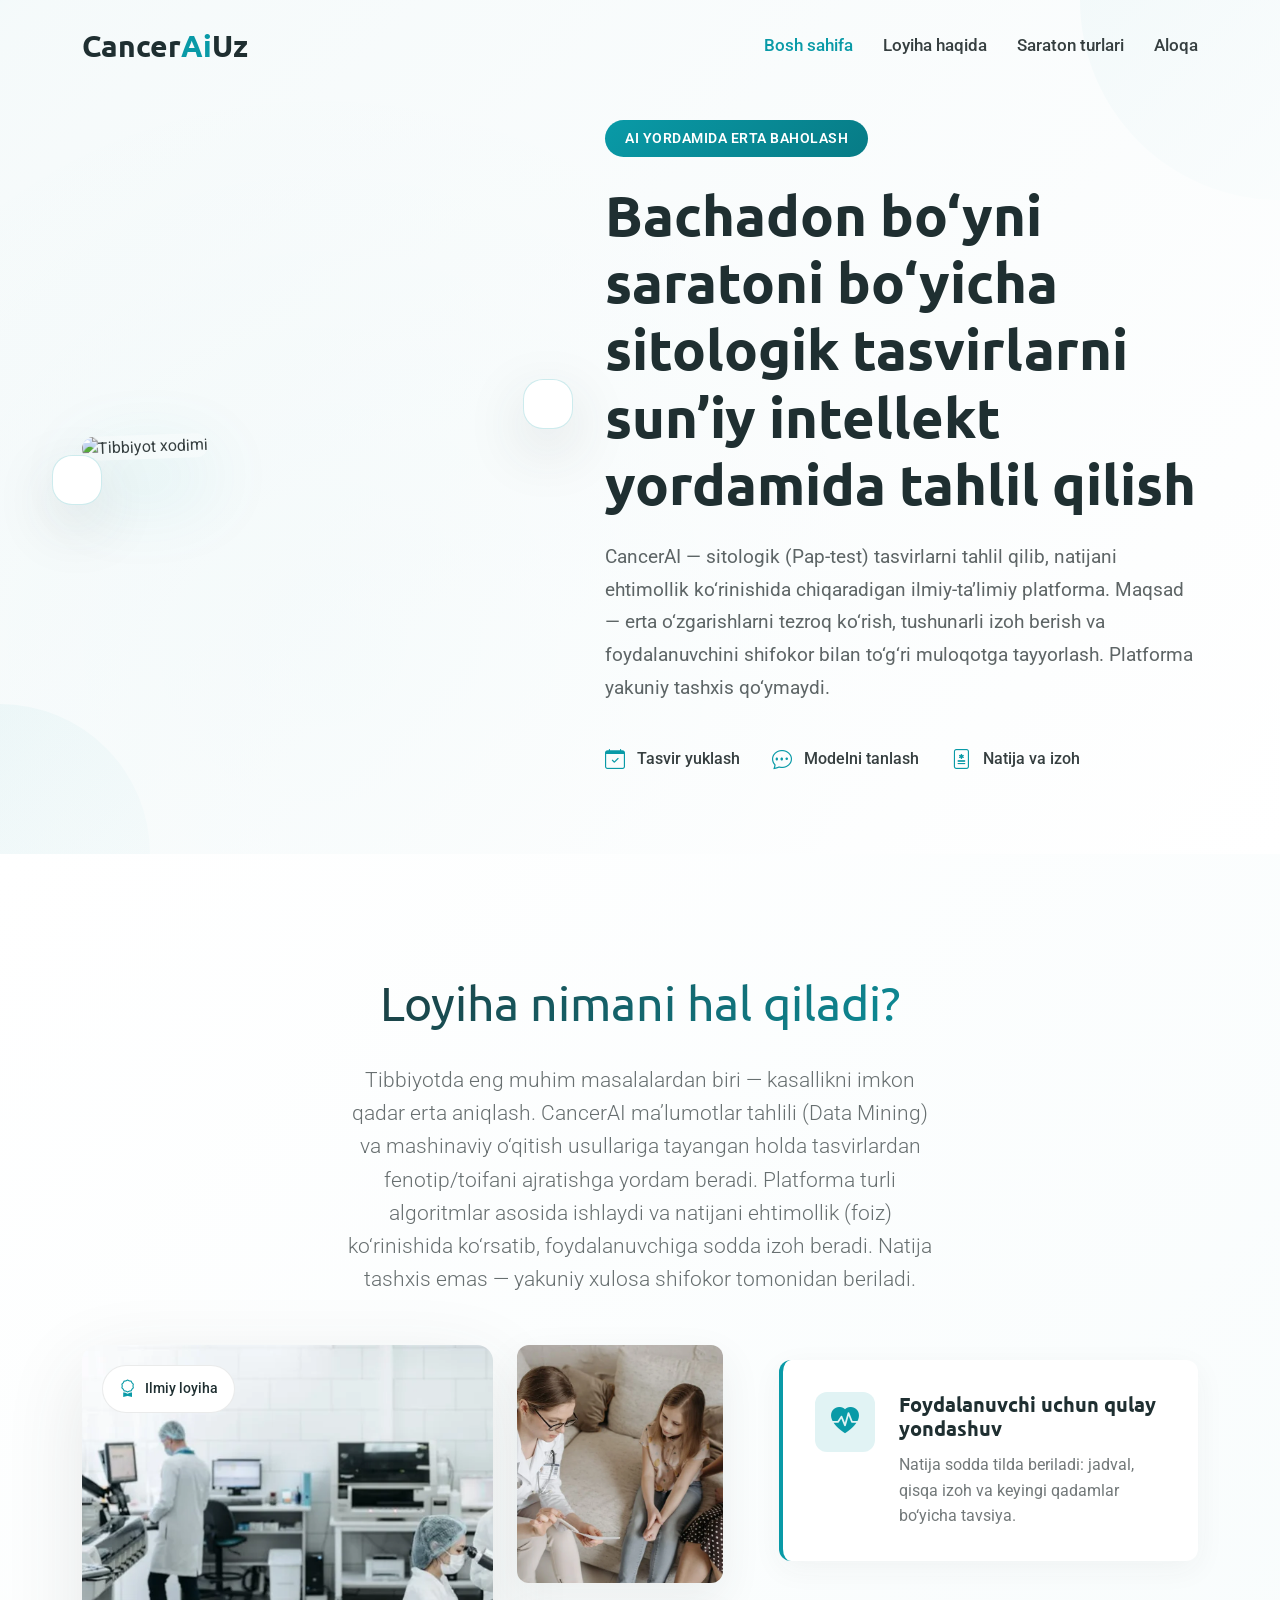
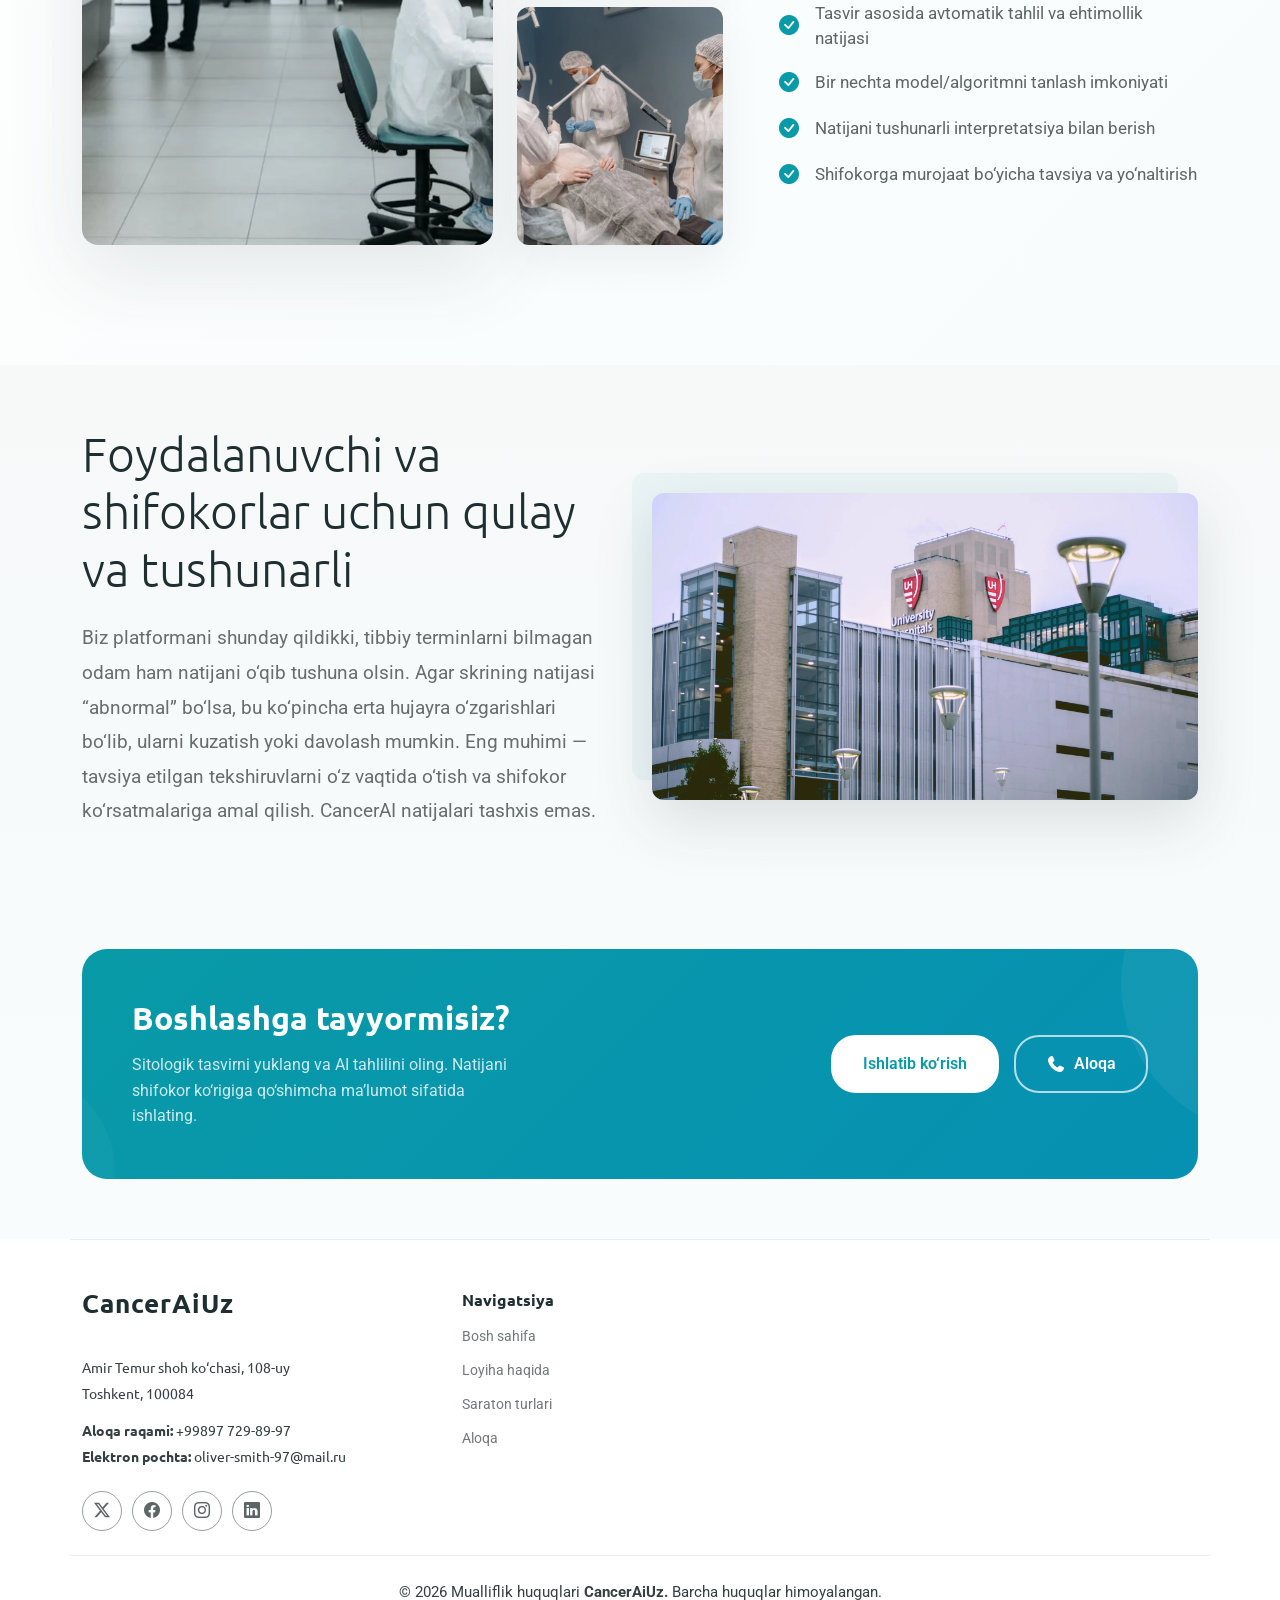
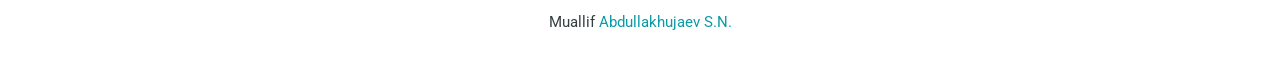
==== commit 19b51e45: "Add files via upload" ====
--- a/pages/index.html
+++ b/pages/index.html
@@ -1,12 +1,12 @@
 <!DOCTYPE html>
-<html lang="ru">
+<html lang="uz">
 
 <head>
   <meta charset="utf-8">
   <meta content="width=device-width, initial-scale=1.0" name="viewport">
-  <title>CancerAI — Раннее прогнозирование рака</title>
-  <meta name="description" content="">
-  <meta name="keywords" content="">
+  <title>CancerAI — Saratonni erta baholash va prognozlash</title>
+  <meta name="description" content="CancerAI — bachadon bo‘yni saratoni bo‘yicha sitologik (Pap-test) tasvirlarni sun’iy intellekt yordamida tahlil qiluvchi ilmiy-ta’limiy platforma.">
+  <meta name="keywords" content="CancerAI, bachadon bo‘yni saratoni, sitologiya, Pap-test, HPV, sun’iy intellekt, tahlil, prognoz, NILM, LSIL, HSIL, SCC">
 
   <!-- Favicons -->
   <link rel="apple-touch-icon" sizes="180x180" href="../assets/favicons/apple-touch-icon.png">
@@ -56,10 +56,10 @@
 
       <nav id="navmenu" class="navmenu">
         <ul>
-          <li><a href="index.html" class="active">Главная</a></li>
-          <li><a href="about.html">О проекте</a></li>
-          <li><a href="types-of-desiase.html">Виды рака</a></li>  
-          <li><a href="contact.html">Контакты</a></li>
+          <li><a href="index.html" class="active">Bosh sahifa</a></li>
+          <li><a href="about.html">Loyiha haqida</a></li>
+          <li><a href="types-of-desiase.html">Saraton turlari</a></li>  
+          <li><a href="contact.html">Aloqa</a></li>
         </ul>
         <i class="mobile-nav-toggle d-xl-none bi bi-list"></i>
       </nav>
@@ -75,25 +75,25 @@
         <div class="row align-items-center">
           <div class="col-lg-5">
             <div class="hero-image" data-aos="fade-right" data-aos-delay="100">
-              <img src="../assets/img/health/staff-8.webp" alt="Healthcare Professional" class="img-fluid main-image">
+              <img src="../assets/img/health/staff-8.webp" alt="Tibbiyot xodimi" class="img-fluid main-image">
               <div class="floating-card emergency-card" data-aos="fade-up" data-aos-delay="300">
-                <div class="card-content">
+               <!-- <div class="card-content">
                   <i class="bi bi-telephone-fill"></i>
-                  <div class="text">
+                    <div class="text">
                     <span class="label">24/7 Emergency</span>
                     <span class="number">+1 (555) 911-2468</span>
-                  </div>
-                </div>
+                  </div> 
+                </div>-->
               </div>
               <div class="floating-card stats-card" data-aos="fade-up" data-aos-delay="400">
-                <div class="stat-item">
+                <!-- <div class="stat-item">
                   <span class="number">25K+</span>
                   <span class="label">Patients Treated</span>
                 </div>
                 <div class="stat-item">
                   <span class="number">98%</span>
                   <span class="label">Satisfaction Rate</span>
-                </div>
+                </div> -->
               </div>
             </div>
           </div>
@@ -101,13 +101,17 @@
           <div class="col-lg-7">
             <div class="hero-content" data-aos="fade-left" data-aos-delay="200">
               <div class="badge-container">
-                <span class="hero-badge">Trusted Healthcare Provider</span>
-              </div>
-
-              <h1 class="hero-title">Excellence in Medical Care Since 1985</h1>
-              <p class="hero-description">Mauris blandit aliquet elit, eget tincidunt nibh pulvinar a. Pellentesque in ipsum id orci porta dapibus. Vivamus magna justo, lacinia eget consectetur sed, convallis at tellus.</p>
-
-              <div class="hero-stats">
+                <span class="hero-badge">AI yordamida erta baholash</span>
+              </div>
+
+              <h1 class="hero-title">Bachadon bo‘yni saratoni bo‘yicha sitologik tasvirlarni sun’iy intellekt yordamida tahlil qilish</h1>
+              <p class="hero-description">
+                CancerAI — sitologik (Pap-test) tasvirlarni tahlil qilib, natijani ehtimollik ko‘rinishida chiqaradigan ilmiy-ta’limiy platforma.
+                Maqsad — erta o‘zgarishlarni tezroq ko‘rish, tushunarli izoh berish va foydalanuvchini shifokor bilan to‘g‘ri muloqotga tayyorlash.
+                Platforma yakuniy tashxis qo‘ymaydi.
+              </p>
+
+              <!-- <div class="hero-stats">
                 <div class="stat-group">
                   <div class="stat">
                     <i class="bi bi-award"></i>
@@ -131,29 +135,29 @@
                     </div>
                   </div>
                 </div>
-              </div>
+              </div> -->
 
               <div class="cta-section">
-                <div class="cta-buttons">
+                <!-- <div class="cta-buttons">
                   <a href="#" class="btn btn-primary">Schedule Consultation</a>
                   <a href="https://www.youtube.com/watch?v=Y7f98aduVJ8" class="btn btn-secondary glightbox">
                     <i class="bi bi-play-circle"></i>
                     Watch Our Story
                   </a>
-                </div>
+                </div> -->
 
                 <div class="quick-actions">
                   <a href="#" class="action-link">
                     <i class="bi bi-calendar-check"></i>
-                    <span>Find Available Times</span>
+                    <span>Tasvir yuklash</span>
                   </a>
                   <a href="#" class="action-link">
                     <i class="bi bi-chat-dots"></i>
-                    <span>Chat with Support</span>
+                    <span>Modelni tanlash</span>
                   </a>
                   <a href="#" class="action-link">
                     <i class="bi bi-file-medical"></i>
-                    <span>Patient Portal</span>
+                    <span>Natija va izoh</span>
                   </a>
                 </div>
               </div>
@@ -176,8 +180,13 @@
 
         <div class="row">
           <div class="col-lg-8 mx-auto text-center mb-5" data-aos="fade-up" data-aos-delay="150">
-            <h2 class="section-heading">Excellence in Healthcare Since 1985</h2>
-            <p class="lead-description">We are committed to providing world-class medical care through innovation, compassion, and unwavering dedication to our patients' wellbeing and recovery.</p>
+            <h2 class="section-heading">Loyiha nimani hal qiladi?</h2>
+            <p class="lead-description">
+              Tibbiyotda eng muhim masalalardan biri — kasallikni imkon qadar erta aniqlash.
+              CancerAI ma’lumotlar tahlili (Data Mining) va mashinaviy o‘qitish usullariga tayangan holda tasvirlardan fenotip/toifani ajratishga yordam beradi.
+              Platforma turli algoritmlar asosida ishlaydi va natijani ehtimollik (foiz) ko‘rinishida ko‘rsatib, foydalanuvchiga sodda izoh beradi.
+              Natija tashxis emas — yakuniy xulosa shifokor tomonidan beriladi.
+            </p>
           </div>
         </div>
 
@@ -185,18 +194,18 @@
           <div class="col-lg-7" data-aos="fade-right" data-aos-delay="200">
             <div class="image-grid">
               <div class="primary-image">
-                <img src="../assets/img/health/facilities-6.webp" alt="Modern hospital facility" class="img-fluid">
+                <img src="../assets/img/health/facilities-6.webp" alt="Zamonaviy tibbiy muassasa" class="img-fluid">
                 <div class="certification-badge">
                   <i class="bi bi-award"></i>
-                  <span>JCI Accredited</span>
+                  <span>Ilmiy loyiha</span>
                 </div>
               </div>
               <div class="secondary-images">
                 <div class="small-image">
-                  <img src="../assets/img/health/consultation-3.webp" alt="Doctor consultation" class="img-fluid">
+                  <img src="../assets/img/health/consultation-3.webp" alt="Shifokor maslahati" class="img-fluid">
                 </div>
                 <div class="small-image">
-                  <img src="../assets/img/health/surgery-2.webp" alt="Medical procedure" class="img-fluid">
+                  <img src="../assets/img/health/surgery-2.webp" alt="Tibbiy jarayon" class="img-fluid">
                 </div>
               </div>
             </div>
@@ -209,8 +218,8 @@
                   <i class="bi bi-heart-pulse-fill"></i>
                 </div>
                 <div class="highlight-content">
-                  <h4>Patient-Centered Approach</h4>
-                  <p>Every treatment plan is carefully customized to meet individual patient needs and medical history.</p>
+                  <h4>Foydalanuvchi uchun qulay yondashuv</h4>
+                  <p>Natija sodda tilda beriladi: jadval, qisqa izoh va keyingi qadamlar bo‘yicha tavsiya.</p>
                 </div>
               </div>
 
@@ -219,29 +228,29 @@
                   <div class="feature-icon">
                     <i class="bi bi-check-circle-fill"></i>
                   </div>
-                  <div class="feature-text">Advanced diagnostic technology and imaging</div>
+                  <div class="feature-text">Tasvir asosida avtomatik tahlil va ehtimollik natijasi</div>
                 </div>
                 <div class="feature-item">
                   <div class="feature-icon">
                     <i class="bi bi-check-circle-fill"></i>
                   </div>
-                  <div class="feature-text">Board-certified physicians and specialists</div>
+                  <div class="feature-text">Bir nechta model/algoritmni tanlash imkoniyati</div>
                 </div>
                 <div class="feature-item">
                   <div class="feature-icon">
                     <i class="bi bi-check-circle-fill"></i>
                   </div>
-                  <div class="feature-text">Comprehensive rehabilitation programs</div>
+                  <div class="feature-text">Natijani tushunarli interpretatsiya bilan berish</div>
                 </div>
                 <div class="feature-item">
                   <div class="feature-icon">
                     <i class="bi bi-check-circle-fill"></i>
                   </div>
-                  <div class="feature-text">24/7 emergency and critical care services</div>
-                </div>
-              </div>
-
-              <div class="metrics-row">
+                  <div class="feature-text">Shifokorga murojaat bo‘yicha tavsiya va yo‘naltirish</div>
+                </div>
+              </div>
+
+              <!-- <div class="metrics-row">
                 <div class="metric-box">
                   <div class="metric-number">
                     <span class="purecounter" data-purecounter-start="0" data-purecounter-end="98" data-purecounter-duration="0">98</span>%
@@ -254,15 +263,15 @@
                   </div>
                   <div class="metric-label">Lives Improved</div>
                 </div>
-              </div>
-
-              <div class="action-buttons">
+              </div> -->
+
+              <!-- <div class="action-buttons">
                 <a href="about.html" class="btn-explore">Explore Our Services</a>
                 <a href="contact.html" class="btn-contact">
                   <i class="bi bi-telephone"></i>
                   Schedule Consultation
                 </a>
-              </div>
+              </div> -->
             </div>
           </div>
         </div>
@@ -283,27 +292,32 @@
           <div class="row align-items-center">
             <div class="col-lg-6">
               <div class="content-wrapper">
-                <h2>Exceptional Care for Your Health Journey</h2>
-                <p>Discover comprehensive healthcare services delivered with compassion and expertise. Our dedicated team is committed to providing personalized medical care that puts you first.</p>
-
-                <div class="action-buttons">
+                <h2>Foydalanuvchi va shifokorlar uchun qulay va tushunarli</h2>
+                <p>
+                  Biz platformani shunday qildikki, tibbiy terminlarni bilmagan odam ham natijani o‘qib tushuna olsin.
+                  Agar skrining natijasi “abnormal” bo‘lsa, bu ko‘pincha erta hujayra o‘zgarishlari bo‘lib, ularni kuzatish yoki davolash mumkin.
+                  Eng muhimi — tavsiya etilgan tekshiruvlarni o‘z vaqtida o‘tish va shifokor ko‘rsatmalariga amal qilish.
+                  CancerAI natijalari tashxis emas.
+                </p>
+
+                <!-- <div class="action-buttons">
                   <a href="appointment.html" class="primary-btn">Schedule Consultation</a>
                   <a href="services.html" class="secondary-link">
                     <span>Explore Services</span>
                     <i class="fas fa-arrow-right"></i>
                   </a>
-                </div>
+                </div> -->
               </div>
             </div>
             <div class="col-lg-6">
               <div class="hero-image" data-aos="zoom-in" data-aos-delay="300">
-                <img src="../assets/img/health/showcase-2.webp" alt="Healthcare Excellence" class="img-fluid">
-              </div>
-            </div>
-          </div>
-        </div>
-
-        <div class="stats-section" data-aos="fade-up" data-aos-delay="400">
+                <img src="../assets/img/health/showcase-2.webp" alt="Sog‘liqni saqlash va profilaktika" class="img-fluid">
+              </div>
+            </div>
+          </div>
+        </div>
+
+        <!-- <div class="stats-section" data-aos="fade-up" data-aos-delay="400">
           <div class="row">
             <div class="col-lg-3 col-md-6">
               <div class="stat-item">
@@ -330,19 +344,19 @@
               </div>
             </div>
           </div>
-        </div>
+        </div> -->
 
         <div class="appointment-banner" data-aos="fade-up" data-aos-delay="900">
           <div class="banner-content">
             <div class="banner-text">
-              <h3>Need Medical Attention?</h3>
-              <p>Book your appointment with our qualified healthcare professionals and get the care you deserve.</p>
+              <h3>Boshlashga tayyormisiz?</h3>
+              <p>Sitologik tasvirni yuklang va AI tahlilini oling. Natijani shifokor ko‘rigiga qo‘shimcha ma’lumot sifatida ishlating.</p>
             </div>
             <div class="banner-actions">
-              <a href="appointment.html" class="btn-primary">Book Appointment</a>
-              <a href="tel:+15551234567" class="btn-secondary">
+              <a href="appointment.html" class="btn-primary">Ishlatib ko‘rish</a>
+              <a href="tel:+998977298997" class="btn-secondary">
                 <i class="fas fa-phone"></i>
-                Call Now
+                Aloqa
               </a>
             </div>
           </div>
@@ -363,11 +377,12 @@
             <span class="sitename">CancerAiUz</span>
           </a>
           <div class="footer-contact pt-3">
-            <p>108, пр. Амира Темура</p>
-            <p>Ташкент, 100084</p>
-            <p class="mt-3"><strong>Контактный номер:</strong> <span>+99897 729-89-97</span></p>
-            <p><strong>Почтовый адрес:</strong> <span>oliver-smith-97@mail.ru</span></p>
-          </div>
+            <p>Amir Temur shoh ko‘chasi, 108-uy</p>
+            <p>Toshkent, 100084</p>
+            <p class="mt-3"><strong>Aloqa raqami:</strong> <span>+99897 729-89-97</span></p>
+            <p><strong>Elektron pochta:</strong> <span>oliver-smith-97@mail.ru</span></p>
+          </div>
+          
           <div class="social-links d-flex mt-4">
             <a href=""><i class="bi bi-twitter-x"></i></a>
             <a href=""><i class="bi bi-facebook"></i></a>
@@ -377,12 +392,12 @@
         </div>
 
         <div class="col-lg-2 col-md-3 footer-links">
-          <h4>Навигация</h4>
+          <h4>Navigatsiya</h4>
           <ul>
-            <li><a href="index.html">Главная</a></li>
-            <li><a href="about.html">О проекте</a></li>
-            <li><a href="types-of-desiase.html">Виды рака</a></li>
-            <li><a href="contact.html">Контакты</a></li>
+            <li><a href="index.html">Bosh sahifa</a></li>
+            <li><a href="about.html">Loyiha haqida</a></li>
+            <li><a href="types-of-desiase.html">Saraton turlari</a></li>  
+            <li><a href="contact.html">Aloqa</a></li>
           </ul>
         </div>
 
@@ -390,13 +405,9 @@
     </div>
 
     <div class="container copyright text-center mt-4">
-      <p>© 2026 <span>Авторские права</span> <strong>CancerAiUz.</strong>&nbsp;<span>Все права защищены</span></p>
+      <p>© 2026 <span>Mualliflik huquqlari</span> <strong>CancerAiUz.</strong>&nbsp;<span>Barcha huquqlar himoyalangan.</span></p>
       <div class="credits">
-        <!-- All the links in the footer should remain intact. -->
-        <!-- You can delete the links only if you've purchased the pro version. -->
-        <!-- Licensing information: https://bootstrapmade.com/license/ -->
-        <!-- Purchase the pro version with working PHP/AJAX contact form: [buy-url] -->
-        Автор <a href="https://t.me/saidislombek15/" target="_blank">Абдуллахужаев С.Н.</a>
+        Muallif <a href="https://t.me/saidislombek15/" target="_blank">Abdullakhujaev S.N.</a>
       </div>
     </div>
 
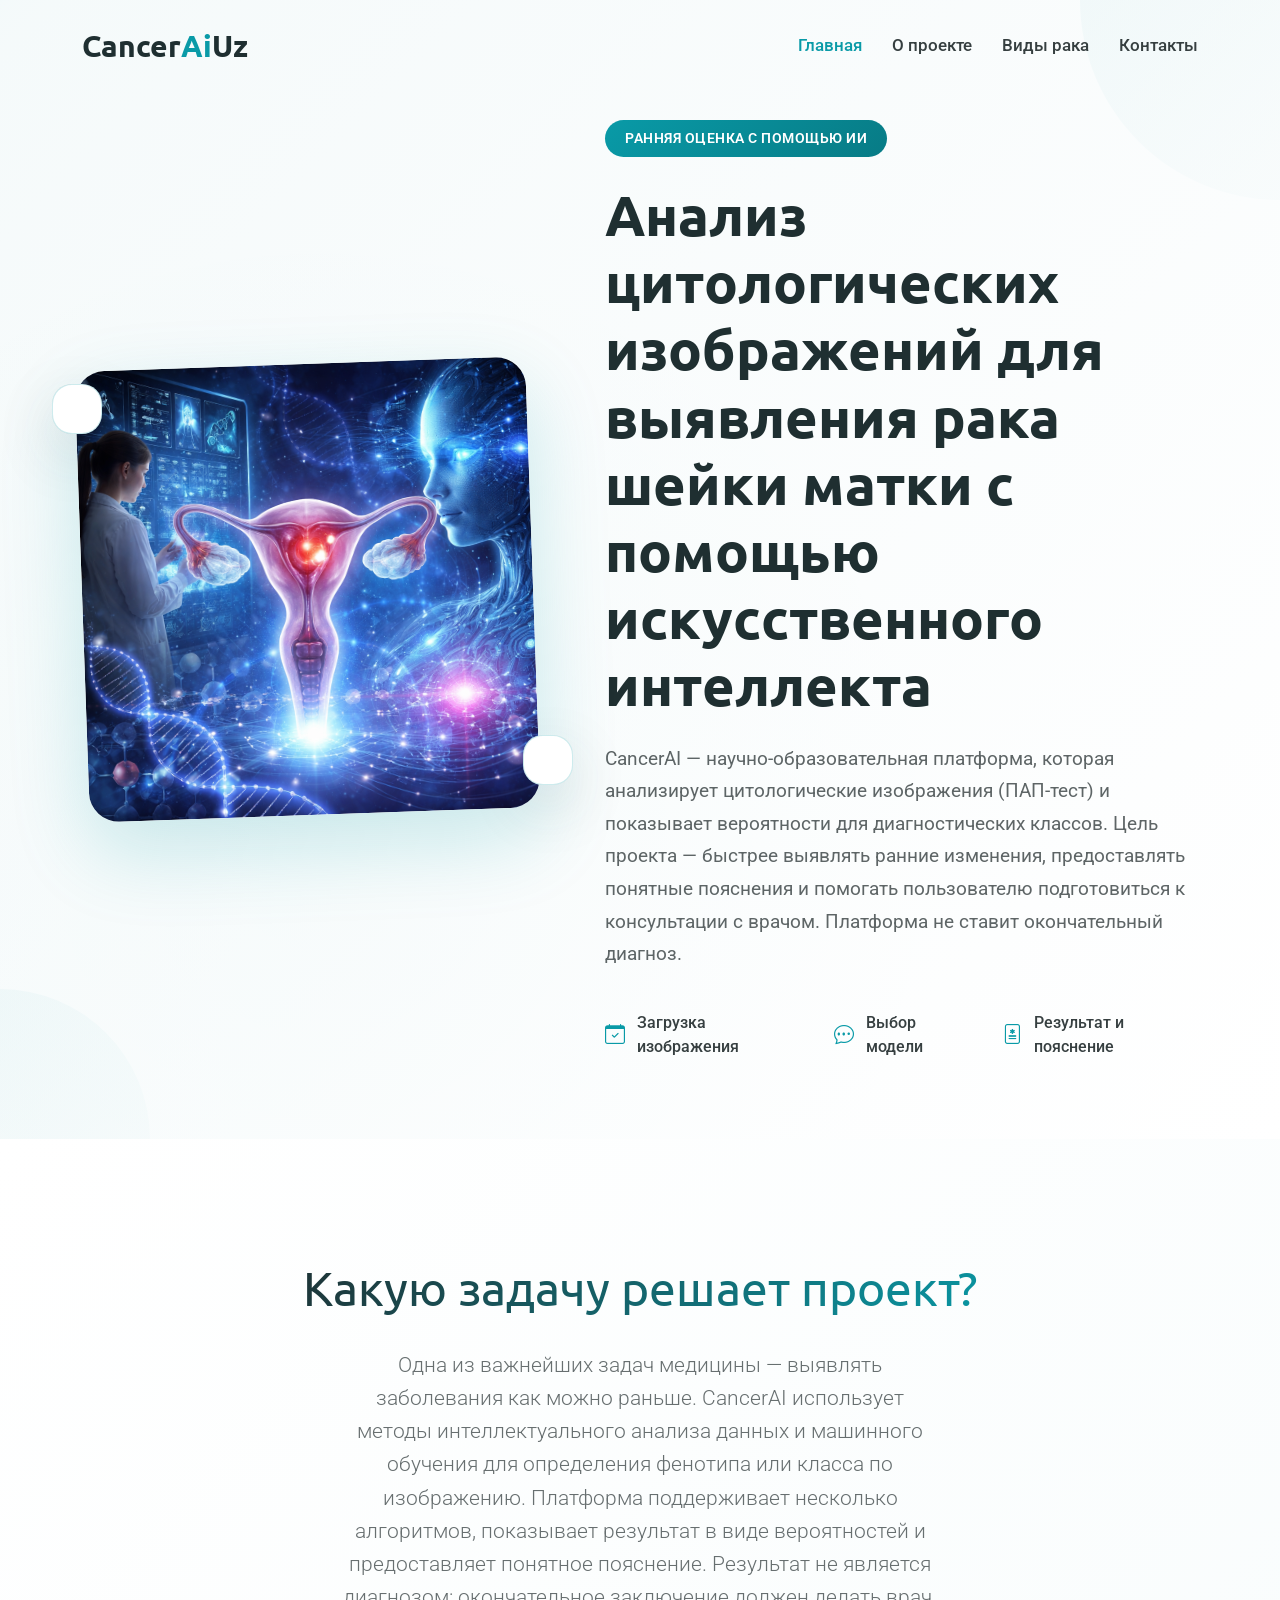
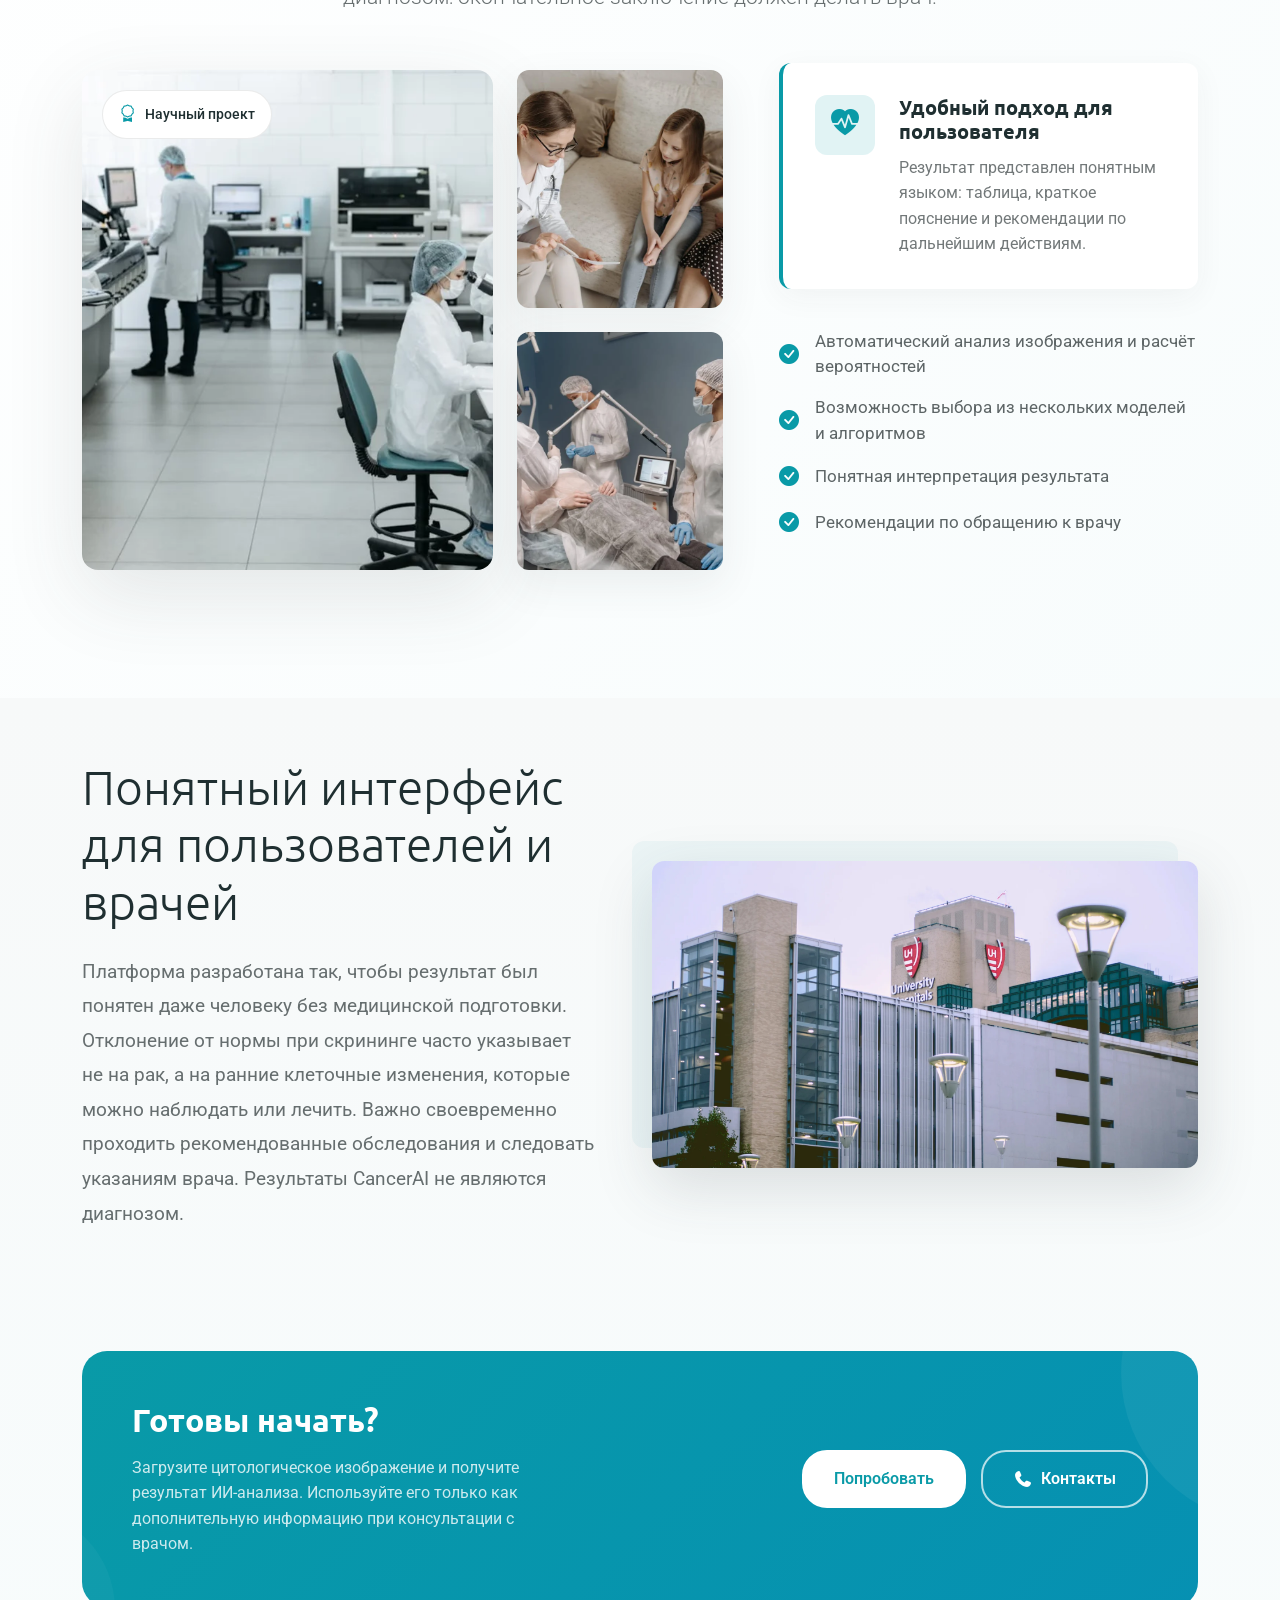
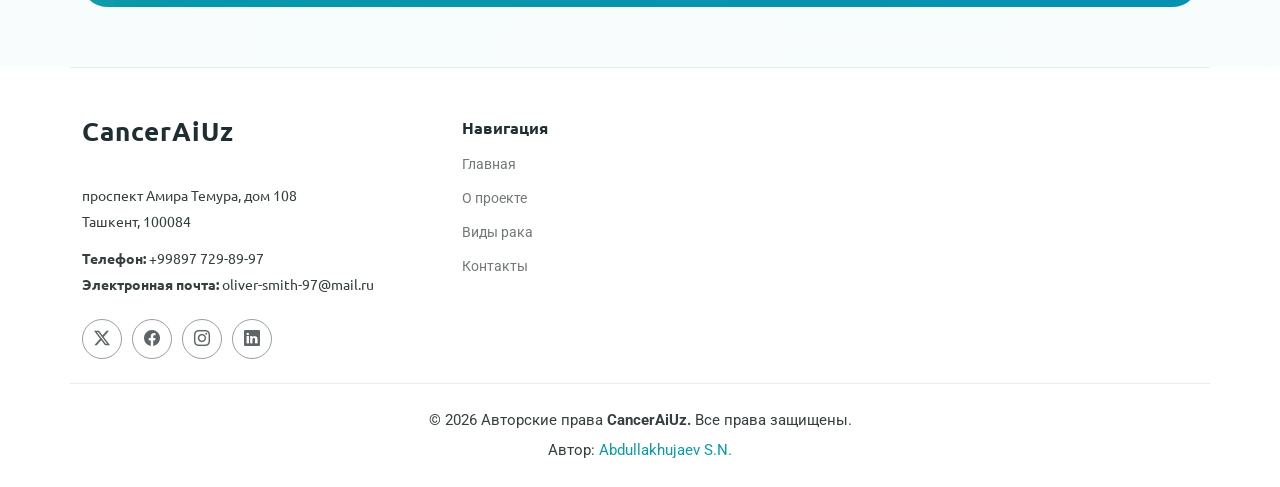
==== commit d31a1797: "cancerai.uz V1" ====
--- a/pages/index.html
+++ b/pages/index.html
@@ -1,40 +1,35 @@
 <!DOCTYPE html>
-<html lang="uz">
 
+<html lang="ru">
 <head>
-  <meta charset="utf-8">
-  <meta content="width=device-width, initial-scale=1.0" name="viewport">
-  <title>CancerAI — Saratonni erta baholash va prognozlash</title>
-  <meta name="description" content="CancerAI — bachadon bo‘yni saratoni bo‘yicha sitologik (Pap-test) tasvirlarni sun’iy intellekt yordamida tahlil qiluvchi ilmiy-ta’limiy platforma.">
-  <meta name="keywords" content="CancerAI, bachadon bo‘yni saratoni, sitologiya, Pap-test, HPV, sun’iy intellekt, tahlil, prognoz, NILM, LSIL, HSIL, SCC">
-
-  <!-- Favicons -->
-  <link rel="apple-touch-icon" sizes="180x180" href="../assets/favicons/apple-touch-icon.png">
-  <link rel="icon" type="image/png" sizes="32x32" href="../assets/favicons/favicon-32x32.png">
-  <link rel="icon" type="image/png" sizes="16x16" href="../assets/favicons/favicon-16x16.png">
-  <link rel="manifest" href="../assets/favicons/site.webmanifest">
-
-  <!-- Fonts -->
-  <link href="https://fonts.googleapis.com" rel="preconnect">
-  <link href="https://fonts.gstatic.com" rel="preconnect" crossorigin>
-  <link href="https://fonts.googleapis.com/css2?family=Roboto:ital,wght@0,100;0,300;0,400;0,500;0,700;0,900;1,100;1,300;1,400;1,500;1,700;1,900&family=Poppins:ital,wght@0,100;0,200;0,300;0,400;0,500;0,600;0,700;0,800;0,900;1,100;1,200;1,300;1,400;1,500;1,600;1,700;1,800;1,900&family=Ubuntu:ital,wght@0,300;0,400;0,500;0,700;1,300;1,400;1,500;1,700&display=swap" rel="stylesheet">
-
-  <!-- Vendor CSS Files -->
-  <link href="../assets/vendor/bootstrap/css/bootstrap.min.css" rel="stylesheet">
-  <link href="../assets/vendor/bootstrap-icons/bootstrap-icons.css" rel="stylesheet">
-  <link href="../assets/vendor/aos/aos.css" rel="stylesheet">
-  <link href="../assets/vendor/glightbox/css/glightbox.min.css" rel="stylesheet">
-  <link href="../assets/vendor/fontawesome-free/css/all.min.css" rel="stylesheet">
-  <link href="../assets/vendor/swiper/swiper-bundle.min.css" rel="stylesheet">
-  
-  <!-- header CSS File -->
-  <link href="../assets/css/header.css" rel="stylesheet">
-  <!-- Main CSS File -->
-  <link href="../assets/css/index.css" rel="stylesheet">
-  <!-- Footer CSS File -->
-  <link href="../assets/css/footer.css" rel="stylesheet">
-
-  <!-- =======================================================
+<meta charset="utf-8"/>
+<meta content="width=device-width, initial-scale=1.0" name="viewport"/>
+<title>CancerAI — ранняя оценка и прогнозирование рака</title>
+<meta content="CancerAI — научно-образовательная платформа для анализа цитологических изображений при исследовании рака шейки матки с помощью ИИ." name="description"/>
+<meta content="CancerAI, рак шейки матки, цитология, ПАП-тест, ВПЧ, искусственный интеллект, анализ, прогноз, NILM, LSIL, HSIL, SCC" name="keywords"/>
+<!-- Favicons -->
+<link href="../assets/favicons/apple-touch-icon.png" rel="apple-touch-icon" sizes="180x180"/>
+<link href="../assets/favicons/favicon-32x32.png" rel="icon" sizes="32x32" type="image/png"/>
+<link href="../assets/favicons/favicon-16x16.png" rel="icon" sizes="16x16" type="image/png"/>
+<link href="../assets/favicons/site.webmanifest" rel="manifest"/>
+<!-- Fonts -->
+<link href="https://fonts.googleapis.com" rel="preconnect"/>
+<link crossorigin="" href="https://fonts.gstatic.com" rel="preconnect"/>
+<link href="https://fonts.googleapis.com/css2?family=Roboto:ital,wght@0,100;0,300;0,400;0,500;0,700;0,900;1,100;1,300;1,400;1,500;1,700;1,900&amp;family=Poppins:ital,wght@0,100;0,200;0,300;0,400;0,500;0,600;0,700;0,800;0,900;1,100;1,200;1,300;1,400;1,500;1,600;1,700;1,800;1,900&amp;family=Ubuntu:ital,wght@0,300;0,400;0,500;0,700;1,300;1,400;1,500;1,700&amp;display=swap" rel="stylesheet"/>
+<!-- Vendor CSS Files -->
+<link href="../assets/vendor/bootstrap/css/bootstrap.min.css" rel="stylesheet"/>
+<link href="../assets/vendor/bootstrap-icons/bootstrap-icons.css" rel="stylesheet"/>
+<link href="../assets/vendor/aos/aos.css" rel="stylesheet"/>
+<link href="../assets/vendor/glightbox/css/glightbox.min.css" rel="stylesheet"/>
+<link href="../assets/vendor/fontawesome-free/css/all.min.css" rel="stylesheet"/>
+<link href="../assets/vendor/swiper/swiper-bundle.min.css" rel="stylesheet"/>
+<!-- header CSS File -->
+<link href="../assets/css/header.css" rel="stylesheet"/>
+<!-- Main CSS File -->
+<link href="../assets/css/index.css" rel="stylesheet"/>
+<!-- Footer CSS File -->
+<link href="../assets/css/footer.css" rel="stylesheet"/>
+<!-- =======================================================
   * Template Name: MediNest
   * Template URL: https://bootstrapmade.com/medinest-bootstrap-hospital-template/
   * Updated: Aug 11 2025 with Bootstrap v5.3.7
@@ -42,51 +37,44 @@
   * License: https://bootstrapmade.com/license/
   ======================================================== -->
 </head>
-
 <body class="index-page">
-
-  <header id="header" class="header d-flex align-items-center fixed-top">
-    <div class="container position-relative d-flex align-items-center justify-content-between">
-
-      <a href="index.html" class="logo d-flex align-items-center me-auto me-xl-0">
-        <!-- Uncomment the line below if you also wish to use an image logo -->
-        <!-- <img src="assets/img/logo.webp" alt=""> -->
-        <h1 class="sitename">Cancer<span>Ai</span>Uz</h1>
-      </a>
-
-      <nav id="navmenu" class="navmenu">
-        <ul>
-          <li><a href="index.html" class="active">Bosh sahifa</a></li>
-          <li><a href="about.html">Loyiha haqida</a></li>
-          <li><a href="types-of-desiase.html">Saraton turlari</a></li>  
-          <li><a href="contact.html">Aloqa</a></li>
-        </ul>
-        <i class="mobile-nav-toggle d-xl-none bi bi-list"></i>
-      </nav>
-  
-    </div>
-  </header>
-
-  <main class="main">
-
-    <!-- Hero Section -->
-    <section id="hero" class="hero section">
-      <div class="container">
-        <div class="row align-items-center">
-          <div class="col-lg-5">
-            <div class="hero-image" data-aos="fade-right" data-aos-delay="100">
-              <img src="../assets/img/health/staff-8.webp" alt="Tibbiyot xodimi" class="img-fluid main-image">
-              <div class="floating-card emergency-card" data-aos="fade-up" data-aos-delay="300">
-               <!-- <div class="card-content">
+<header class="header d-flex align-items-center fixed-top" id="header">
+<div class="container position-relative d-flex align-items-center justify-content-between">
+<a class="logo d-flex align-items-center me-auto me-xl-0" href="index.html">
+<!-- Uncomment the line below if you also wish to use an image logo -->
+<!-- <img src="assets/img/logo.webp" alt=""> -->
+<h1 class="sitename">Cancer<span>Ai</span>Uz</h1>
+</a>
+<nav class="navmenu" id="navmenu">
+<ul>
+<li><a class="active" href="index.html">Главная</a></li>
+<li><a href="about.html">О проекте</a></li>
+<li><a href="types-of-desiase.html">Виды рака</a></li>
+<li><a href="contact.html">Контакты</a></li>
+</ul>
+<i class="mobile-nav-toggle d-xl-none bi bi-list"></i>
+</nav>
+</div>
+</header>
+<main class="main">
+<!-- Hero Section -->
+<section class="hero section" id="hero">
+<div class="container">
+<div class="row align-items-center">
+<div class="col-lg-5">
+<div class="hero-image" data-aos="fade-right" data-aos-delay="100">
+<img alt="Медицинский работник" class="img-fluid main-image" src="../assets/img/health/staff-8.webp"/>
+<div class="floating-card emergency-card" data-aos="fade-up" data-aos-delay="300">
+<!-- <div class="card-content">
                   <i class="bi bi-telephone-fill"></i>
                     <div class="text">
                     <span class="label">24/7 Emergency</span>
                     <span class="number">+1 (555) 911-2468</span>
                   </div> 
                 </div>-->
-              </div>
-              <div class="floating-card stats-card" data-aos="fade-up" data-aos-delay="400">
-                <!-- <div class="stat-item">
+</div>
+<div class="floating-card stats-card" data-aos="fade-up" data-aos-delay="400">
+<!-- <div class="stat-item">
                   <span class="number">25K+</span>
                   <span class="label">Patients Treated</span>
                 </div>
@@ -94,24 +82,17 @@
                   <span class="number">98%</span>
                   <span class="label">Satisfaction Rate</span>
                 </div> -->
-              </div>
-            </div>
-          </div>
-
-          <div class="col-lg-7">
-            <div class="hero-content" data-aos="fade-left" data-aos-delay="200">
-              <div class="badge-container">
-                <span class="hero-badge">AI yordamida erta baholash</span>
-              </div>
-
-              <h1 class="hero-title">Bachadon bo‘yni saratoni bo‘yicha sitologik tasvirlarni sun’iy intellekt yordamida tahlil qilish</h1>
-              <p class="hero-description">
-                CancerAI — sitologik (Pap-test) tasvirlarni tahlil qilib, natijani ehtimollik ko‘rinishida chiqaradigan ilmiy-ta’limiy platforma.
-                Maqsad — erta o‘zgarishlarni tezroq ko‘rish, tushunarli izoh berish va foydalanuvchini shifokor bilan to‘g‘ri muloqotga tayyorlash.
-                Platforma yakuniy tashxis qo‘ymaydi.
-              </p>
-
-              <!-- <div class="hero-stats">
+</div>
+</div>
+</div>
+<div class="col-lg-7">
+<div class="hero-content" data-aos="fade-left" data-aos-delay="200">
+<div class="badge-container">
+<span class="hero-badge">Ранняя оценка с помощью ИИ</span>
+</div>
+<h1 class="hero-title">Анализ цитологических изображений для выявления рака шейки матки с помощью искусственного интеллекта</h1>
+<p class="hero-description">CancerAI — научно-образовательная платформа, которая анализирует цитологические изображения (ПАП-тест) и показывает вероятности для диагностических классов. Цель проекта — быстрее выявлять ранние изменения, предоставлять понятные пояснения и помогать пользователю подготовиться к консультации с врачом. Платформа не ставит окончательный диагноз.</p>
+<!-- <div class="hero-stats">
                 <div class="stat-group">
                   <div class="stat">
                     <i class="bi bi-award"></i>
@@ -136,121 +117,106 @@
                   </div>
                 </div>
               </div> -->
-
-              <div class="cta-section">
-                <!-- <div class="cta-buttons">
+<div class="cta-section">
+<!-- <div class="cta-buttons">
                   <a href="#" class="btn btn-primary">Schedule Consultation</a>
                   <a href="https://www.youtube.com/watch?v=Y7f98aduVJ8" class="btn btn-secondary glightbox">
                     <i class="bi bi-play-circle"></i>
                     Watch Our Story
                   </a>
                 </div> -->
-
-                <div class="quick-actions">
-                  <a href="#" class="action-link">
-                    <i class="bi bi-calendar-check"></i>
-                    <span>Tasvir yuklash</span>
-                  </a>
-                  <a href="#" class="action-link">
-                    <i class="bi bi-chat-dots"></i>
-                    <span>Modelni tanlash</span>
-                  </a>
-                  <a href="#" class="action-link">
-                    <i class="bi bi-file-medical"></i>
-                    <span>Natija va izoh</span>
-                  </a>
-                </div>
-              </div>
-            </div>
-          </div>
-        </div>
-      </div>
-
-      <div class="background-elements">
-        <div class="bg-shape shape-1"></div>
-        <div class="bg-shape shape-2"></div>
-        <div class="bg-pattern"></div>
-      </div>
-    </section><!-- /Hero Section -->
-
-    <!-- Home About Section -->
-    <section id="home-about" class="home-about section">
-
-      <div class="container" data-aos="fade-up" data-aos-delay="100">
-
-        <div class="row">
-          <div class="col-lg-8 mx-auto text-center mb-5" data-aos="fade-up" data-aos-delay="150">
-            <h2 class="section-heading">Loyiha nimani hal qiladi?</h2>
-            <p class="lead-description">
-              Tibbiyotda eng muhim masalalardan biri — kasallikni imkon qadar erta aniqlash.
-              CancerAI ma’lumotlar tahlili (Data Mining) va mashinaviy o‘qitish usullariga tayangan holda tasvirlardan fenotip/toifani ajratishga yordam beradi.
-              Platforma turli algoritmlar asosida ishlaydi va natijani ehtimollik (foiz) ko‘rinishida ko‘rsatib, foydalanuvchiga sodda izoh beradi.
-              Natija tashxis emas — yakuniy xulosa shifokor tomonidan beriladi.
-            </p>
-          </div>
-        </div>
-
-        <div class="row align-items-center gy-5">
-          <div class="col-lg-7" data-aos="fade-right" data-aos-delay="200">
-            <div class="image-grid">
-              <div class="primary-image">
-                <img src="../assets/img/health/facilities-6.webp" alt="Zamonaviy tibbiy muassasa" class="img-fluid">
-                <div class="certification-badge">
-                  <i class="bi bi-award"></i>
-                  <span>Ilmiy loyiha</span>
-                </div>
-              </div>
-              <div class="secondary-images">
-                <div class="small-image">
-                  <img src="../assets/img/health/consultation-3.webp" alt="Shifokor maslahati" class="img-fluid">
-                </div>
-                <div class="small-image">
-                  <img src="../assets/img/health/surgery-2.webp" alt="Tibbiy jarayon" class="img-fluid">
-                </div>
-              </div>
-            </div>
-          </div>
-
-          <div class="col-lg-5" data-aos="fade-left" data-aos-delay="300">
-            <div class="content-wrapper">
-              <div class="highlight-box">
-                <div class="highlight-icon">
-                  <i class="bi bi-heart-pulse-fill"></i>
-                </div>
-                <div class="highlight-content">
-                  <h4>Foydalanuvchi uchun qulay yondashuv</h4>
-                  <p>Natija sodda tilda beriladi: jadval, qisqa izoh va keyingi qadamlar bo‘yicha tavsiya.</p>
-                </div>
-              </div>
-
-              <div class="feature-list">
-                <div class="feature-item">
-                  <div class="feature-icon">
-                    <i class="bi bi-check-circle-fill"></i>
-                  </div>
-                  <div class="feature-text">Tasvir asosida avtomatik tahlil va ehtimollik natijasi</div>
-                </div>
-                <div class="feature-item">
-                  <div class="feature-icon">
-                    <i class="bi bi-check-circle-fill"></i>
-                  </div>
-                  <div class="feature-text">Bir nechta model/algoritmni tanlash imkoniyati</div>
-                </div>
-                <div class="feature-item">
-                  <div class="feature-icon">
-                    <i class="bi bi-check-circle-fill"></i>
-                  </div>
-                  <div class="feature-text">Natijani tushunarli interpretatsiya bilan berish</div>
-                </div>
-                <div class="feature-item">
-                  <div class="feature-icon">
-                    <i class="bi bi-check-circle-fill"></i>
-                  </div>
-                  <div class="feature-text">Shifokorga murojaat bo‘yicha tavsiya va yo‘naltirish</div>
-                </div>
-              </div>
-
-              <!-- <div class="metrics-row">
+<div class="quick-actions">
+<a class="action-link" href="#">
+<i class="bi bi-calendar-check"></i>
+<span>Загрузка изображения</span>
+</a>
+<a class="action-link" href="#">
+<i class="bi bi-chat-dots"></i>
+<span>Выбор модели</span>
+</a>
+<a class="action-link" href="#">
+<i class="bi bi-file-medical"></i>
+<span>Результат и пояснение</span>
+</a>
+</div>
+</div>
+</div>
+</div>
+</div>
+</div>
+<div class="background-elements">
+<div class="bg-shape shape-1"></div>
+<div class="bg-shape shape-2"></div>
+<div class="bg-pattern"></div>
+</div>
+</section><!-- /Hero Section -->
+<!-- Home About Section -->
+<section class="home-about section" id="home-about">
+<div class="container" data-aos="fade-up" data-aos-delay="100">
+<div class="row">
+<div class="col-lg-8 mx-auto text-center mb-5" data-aos="fade-up" data-aos-delay="150">
+<h2 class="section-heading">Какую задачу решает проект?</h2>
+<p class="lead-description">Одна из важнейших задач медицины — выявлять заболевания как можно раньше. CancerAI использует методы интеллектуального анализа данных и машинного обучения для определения фенотипа или класса по изображению. Платформа поддерживает несколько алгоритмов, показывает результат в виде вероятностей и предоставляет понятное пояснение. Результат не является диагнозом: окончательное заключение должен делать врач.</p>
+</div>
+</div>
+<div class="row align-items-center gy-5">
+<div class="col-lg-7" data-aos="fade-right" data-aos-delay="200">
+<div class="image-grid">
+<div class="primary-image">
+<img alt="Современное медицинское учреждение" class="img-fluid" src="../assets/img/health/facilities-6.webp"/>
+<div class="certification-badge">
+<i class="bi bi-award"></i>
+<span>Научный проект</span>
+</div>
+</div>
+<div class="secondary-images">
+<div class="small-image">
+<img alt="Консультация врача" class="img-fluid" src="../assets/img/health/consultation-3.webp"/>
+</div>
+<div class="small-image">
+<img alt="Медицинская процедура" class="img-fluid" src="../assets/img/health/surgery-2.webp"/>
+</div>
+</div>
+</div>
+</div>
+<div class="col-lg-5" data-aos="fade-left" data-aos-delay="300">
+<div class="content-wrapper">
+<div class="highlight-box">
+<div class="highlight-icon">
+<i class="bi bi-heart-pulse-fill"></i>
+</div>
+<div class="highlight-content">
+<h4>Удобный подход для пользователя</h4>
+<p>Результат представлен понятным языком: таблица, краткое пояснение и рекомендации по дальнейшим действиям.</p>
+</div>
+</div>
+<div class="feature-list">
+<div class="feature-item">
+<div class="feature-icon">
+<i class="bi bi-check-circle-fill"></i>
+</div>
+<div class="feature-text">Автоматический анализ изображения и расчёт вероятностей</div>
+</div>
+<div class="feature-item">
+<div class="feature-icon">
+<i class="bi bi-check-circle-fill"></i>
+</div>
+<div class="feature-text">Возможность выбора из нескольких моделей и алгоритмов</div>
+</div>
+<div class="feature-item">
+<div class="feature-icon">
+<i class="bi bi-check-circle-fill"></i>
+</div>
+<div class="feature-text">Понятная интерпретация результата</div>
+</div>
+<div class="feature-item">
+<div class="feature-icon">
+<i class="bi bi-check-circle-fill"></i>
+</div>
+<div class="feature-text">Рекомендации по обращению к врачу</div>
+</div>
+</div>
+<!-- <div class="metrics-row">
                 <div class="metric-box">
                   <div class="metric-number">
                     <span class="purecounter" data-purecounter-start="0" data-purecounter-end="98" data-purecounter-duration="0">98</span>%
@@ -264,60 +230,44 @@
                   <div class="metric-label">Lives Improved</div>
                 </div>
               </div> -->
-
-              <!-- <div class="action-buttons">
+<!-- <div class="action-buttons">
                 <a href="about.html" class="btn-explore">Explore Our Services</a>
                 <a href="contact.html" class="btn-contact">
                   <i class="bi bi-telephone"></i>
                   Schedule Consultation
                 </a>
               </div> -->
-            </div>
-          </div>
-        </div>
-
-      </div>
-
-    </section><!-- /Home About Section -->
-
-
-
-
-    <!-- Call To Action Section -->
-    <section id="call-to-action" class="call-to-action section light-background">
-
-      <div class="container" data-aos="fade-up" data-aos-delay="100">
-
-        <div class="hero-content" data-aos="fade-up" data-aos-delay="200">
-          <div class="row align-items-center">
-            <div class="col-lg-6">
-              <div class="content-wrapper">
-                <h2>Foydalanuvchi va shifokorlar uchun qulay va tushunarli</h2>
-                <p>
-                  Biz platformani shunday qildikki, tibbiy terminlarni bilmagan odam ham natijani o‘qib tushuna olsin.
-                  Agar skrining natijasi “abnormal” bo‘lsa, bu ko‘pincha erta hujayra o‘zgarishlari bo‘lib, ularni kuzatish yoki davolash mumkin.
-                  Eng muhimi — tavsiya etilgan tekshiruvlarni o‘z vaqtida o‘tish va shifokor ko‘rsatmalariga amal qilish.
-                  CancerAI natijalari tashxis emas.
-                </p>
-
-                <!-- <div class="action-buttons">
+</div>
+</div>
+</div>
+</div>
+</section><!-- /Home About Section -->
+<!-- Call To Action Section -->
+<section class="call-to-action section light-background" id="call-to-action">
+<div class="container" data-aos="fade-up" data-aos-delay="100">
+<div class="hero-content" data-aos="fade-up" data-aos-delay="200">
+<div class="row align-items-center">
+<div class="col-lg-6">
+<div class="content-wrapper">
+<h2>Понятный интерфейс для пользователей и врачей</h2>
+<p>Платформа разработана так, чтобы результат был понятен даже человеку без медицинской подготовки. Отклонение от нормы при скрининге часто указывает не на рак, а на ранние клеточные изменения, которые можно наблюдать или лечить. Важно своевременно проходить рекомендованные обследования и следовать указаниям врача. Результаты CancerAI не являются диагнозом.</p>
+<!-- <div class="action-buttons">
                   <a href="appointment.html" class="primary-btn">Schedule Consultation</a>
                   <a href="services.html" class="secondary-link">
                     <span>Explore Services</span>
                     <i class="fas fa-arrow-right"></i>
                   </a>
                 </div> -->
-              </div>
-            </div>
-            <div class="col-lg-6">
-              <div class="hero-image" data-aos="zoom-in" data-aos-delay="300">
-                <img src="../assets/img/health/showcase-2.webp" alt="Sog‘liqni saqlash va profilaktika" class="img-fluid">
-              </div>
-            </div>
-          </div>
-        </div>
-
-        <!-- <div class="stats-section" data-aos="fade-up" data-aos-delay="400">
+</div>
+</div>
+<div class="col-lg-6">
+<div class="hero-image" data-aos="zoom-in" data-aos-delay="300">
+<img alt="Здравоохранение и профилактика" class="img-fluid" src="../assets/img/health/showcase-2.webp"/>
+</div>
+</div>
+</div>
+</div>
+<!-- <div class="stats-section" data-aos="fade-up" data-aos-delay="400">
           <div class="row">
             <div class="col-lg-3 col-md-6">
               <div class="stat-item">
@@ -345,92 +295,73 @@
             </div>
           </div>
         </div> -->
-
-        <div class="appointment-banner" data-aos="fade-up" data-aos-delay="900">
-          <div class="banner-content">
-            <div class="banner-text">
-              <h3>Boshlashga tayyormisiz?</h3>
-              <p>Sitologik tasvirni yuklang va AI tahlilini oling. Natijani shifokor ko‘rigiga qo‘shimcha ma’lumot sifatida ishlating.</p>
-            </div>
-            <div class="banner-actions">
-              <a href="appointment.html" class="btn-primary">Ishlatib ko‘rish</a>
-              <a href="tel:+998977298997" class="btn-secondary">
-                <i class="fas fa-phone"></i>
-                Aloqa
-              </a>
-            </div>
-          </div>
-        </div>
-
-      </div>
-
-    </section><!-- /Call To Action Section -->
-
-  </main>
-
-  <footer id="footer" class="footer position-relative">
-
-    <div class="container footer-top">
-      <div class="row gy-4">
-        <div class="col-lg-4 col-md-6 footer-about">
-          <a href="index.html" class="logo d-flex align-items-center">
-            <span class="sitename">CancerAiUz</span>
-          </a>
-          <div class="footer-contact pt-3">
-            <p>Amir Temur shoh ko‘chasi, 108-uy</p>
-            <p>Toshkent, 100084</p>
-            <p class="mt-3"><strong>Aloqa raqami:</strong> <span>+99897 729-89-97</span></p>
-            <p><strong>Elektron pochta:</strong> <span>oliver-smith-97@mail.ru</span></p>
-          </div>
-          
-          <div class="social-links d-flex mt-4">
-            <a href=""><i class="bi bi-twitter-x"></i></a>
-            <a href=""><i class="bi bi-facebook"></i></a>
-            <a href=""><i class="bi bi-instagram"></i></a>
-            <a href=""><i class="bi bi-linkedin"></i></a>
-          </div>
-        </div>
-
-        <div class="col-lg-2 col-md-3 footer-links">
-          <h4>Navigatsiya</h4>
-          <ul>
-            <li><a href="index.html">Bosh sahifa</a></li>
-            <li><a href="about.html">Loyiha haqida</a></li>
-            <li><a href="types-of-desiase.html">Saraton turlari</a></li>  
-            <li><a href="contact.html">Aloqa</a></li>
-          </ul>
-        </div>
-
-      </div>
-    </div>
-
-    <div class="container copyright text-center mt-4">
-      <p>© 2026 <span>Mualliflik huquqlari</span> <strong>CancerAiUz.</strong>&nbsp;<span>Barcha huquqlar himoyalangan.</span></p>
-      <div class="credits">
-        Muallif <a href="https://t.me/saidislombek15/" target="_blank">Abdullakhujaev S.N.</a>
-      </div>
-    </div>
-
-  </footer>
-
-  <!-- Scroll Top -->
-  <a href="#" id="scroll-top" class="scroll-top d-flex align-items-center justify-content-center"><i class="bi bi-arrow-up-short"></i></a>
-
-  <!-- Preloader -->
-  <div id="preloader"></div>
-
-  <!-- Vendor JS Files -->
-  <script src="../assets/vendor/bootstrap/js/bootstrap.bundle.min.js"></script>
-  <script src="../assets/vendor/php-email-form/validate.js"></script>
-  <script src="../assets/vendor/aos/aos.js"></script>
-  <script src="../assets/vendor/glightbox/js/glightbox.min.js"></script>
-  <script src="../assets/vendor/purecounter/purecounter_vanilla.js"></script>
-  <script src="../assets/vendor/imagesloaded/imagesloaded.pkgd.min.js"></script>
-  <script src="../assets/vendor/isotope-layout/isotope.pkgd.min.js"></script>
-  <script src="../assets/vendor/swiper/swiper-bundle.min.js"></script>
-
-  <!-- Main JS File -->
-  <script src="../assets/js/main.js"></script>
-
+<div class="appointment-banner" data-aos="fade-up" data-aos-delay="900">
+<div class="banner-content">
+<div class="banner-text">
+<h3>Готовы начать?</h3>
+<p>Загрузите цитологическое изображение и получите результат ИИ-анализа. Используйте его только как дополнительную информацию при консультации с врачом.</p>
+</div>
+<div class="banner-actions">
+<a class="btn-primary" href="cc_desiase.html">Попробовать</a>
+<a class="btn-secondary" href="tel:+998977298997">
+<i class="fas fa-phone"></i>Контакты</a>
+</div>
+</div>
+</div>
+</div>
+</section><!-- /Call To Action Section -->
+</main>
+<footer class="footer position-relative" id="footer">
+<div class="container footer-top">
+<div class="row gy-4">
+<div class="col-lg-4 col-md-6 footer-about">
+<a class="logo d-flex align-items-center" href="index.html">
+<span class="sitename">CancerAiUz</span>
+</a>
+<div class="footer-contact pt-3">
+<p>проспект Амира Темура, дом 108</p>
+<p>Ташкент, 100084</p>
+<p class="mt-3"><strong>Телефон:</strong> <span>+99897 729-89-97</span></p>
+<p><strong>Электронная почта:</strong> <span>oliver-smith-97@mail.ru</span></p>
+</div>
+<div class="social-links d-flex mt-4">
+<a href=""><i class="bi bi-twitter-x"></i></a>
+<a href=""><i class="bi bi-facebook"></i></a>
+<a href=""><i class="bi bi-instagram"></i></a>
+<a href=""><i class="bi bi-linkedin"></i></a>
+</div>
+</div>
+<div class="col-lg-2 col-md-3 footer-links">
+<h4>Навигация</h4>
+<ul>
+<li><a href="index.html">Главная</a></li>
+<li><a href="about.html">О проекте</a></li>
+<li><a href="types-of-desiase.html">Виды рака</a></li>
+<li><a href="contact.html">Контакты</a></li>
+</ul>
+</div>
+</div>
+</div>
+<div class="container copyright text-center mt-4">
+<p>© 2026 <span>Авторские права</span> <strong>CancerAiUz.</strong> <span>Все права защищены.</span></p>
+<div class="credits">Автор: <a href="https://t.me/saidislombek15/" target="_blank">Abdullakhujaev S.N.</a>
+</div>
+</div>
+</footer>
+<!-- Scroll Top -->
+<a class="scroll-top d-flex align-items-center justify-content-center" href="#" id="scroll-top"><i class="bi bi-arrow-up-short"></i></a>
+<!-- Preloader -->
+<div id="preloader"></div>
+<!-- Vendor JS Files -->
+<script src="../assets/vendor/bootstrap/js/bootstrap.bundle.min.js"></script>
+<script src="../assets/vendor/php-email-form/validate.js"></script>
+<script src="../assets/vendor/aos/aos.js"></script>
+<script src="../assets/vendor/glightbox/js/glightbox.min.js"></script>
+<script src="../assets/vendor/purecounter/purecounter_vanilla.js"></script>
+<script src="../assets/vendor/imagesloaded/imagesloaded.pkgd.min.js"></script>
+<script src="../assets/vendor/isotope-layout/isotope.pkgd.min.js"></script>
+<script src="../assets/vendor/swiper/swiper-bundle.min.js"></script>
+<!-- Main JS File -->
+<script src="../assets/js/main.js"></script>
 </body>
 </html>
